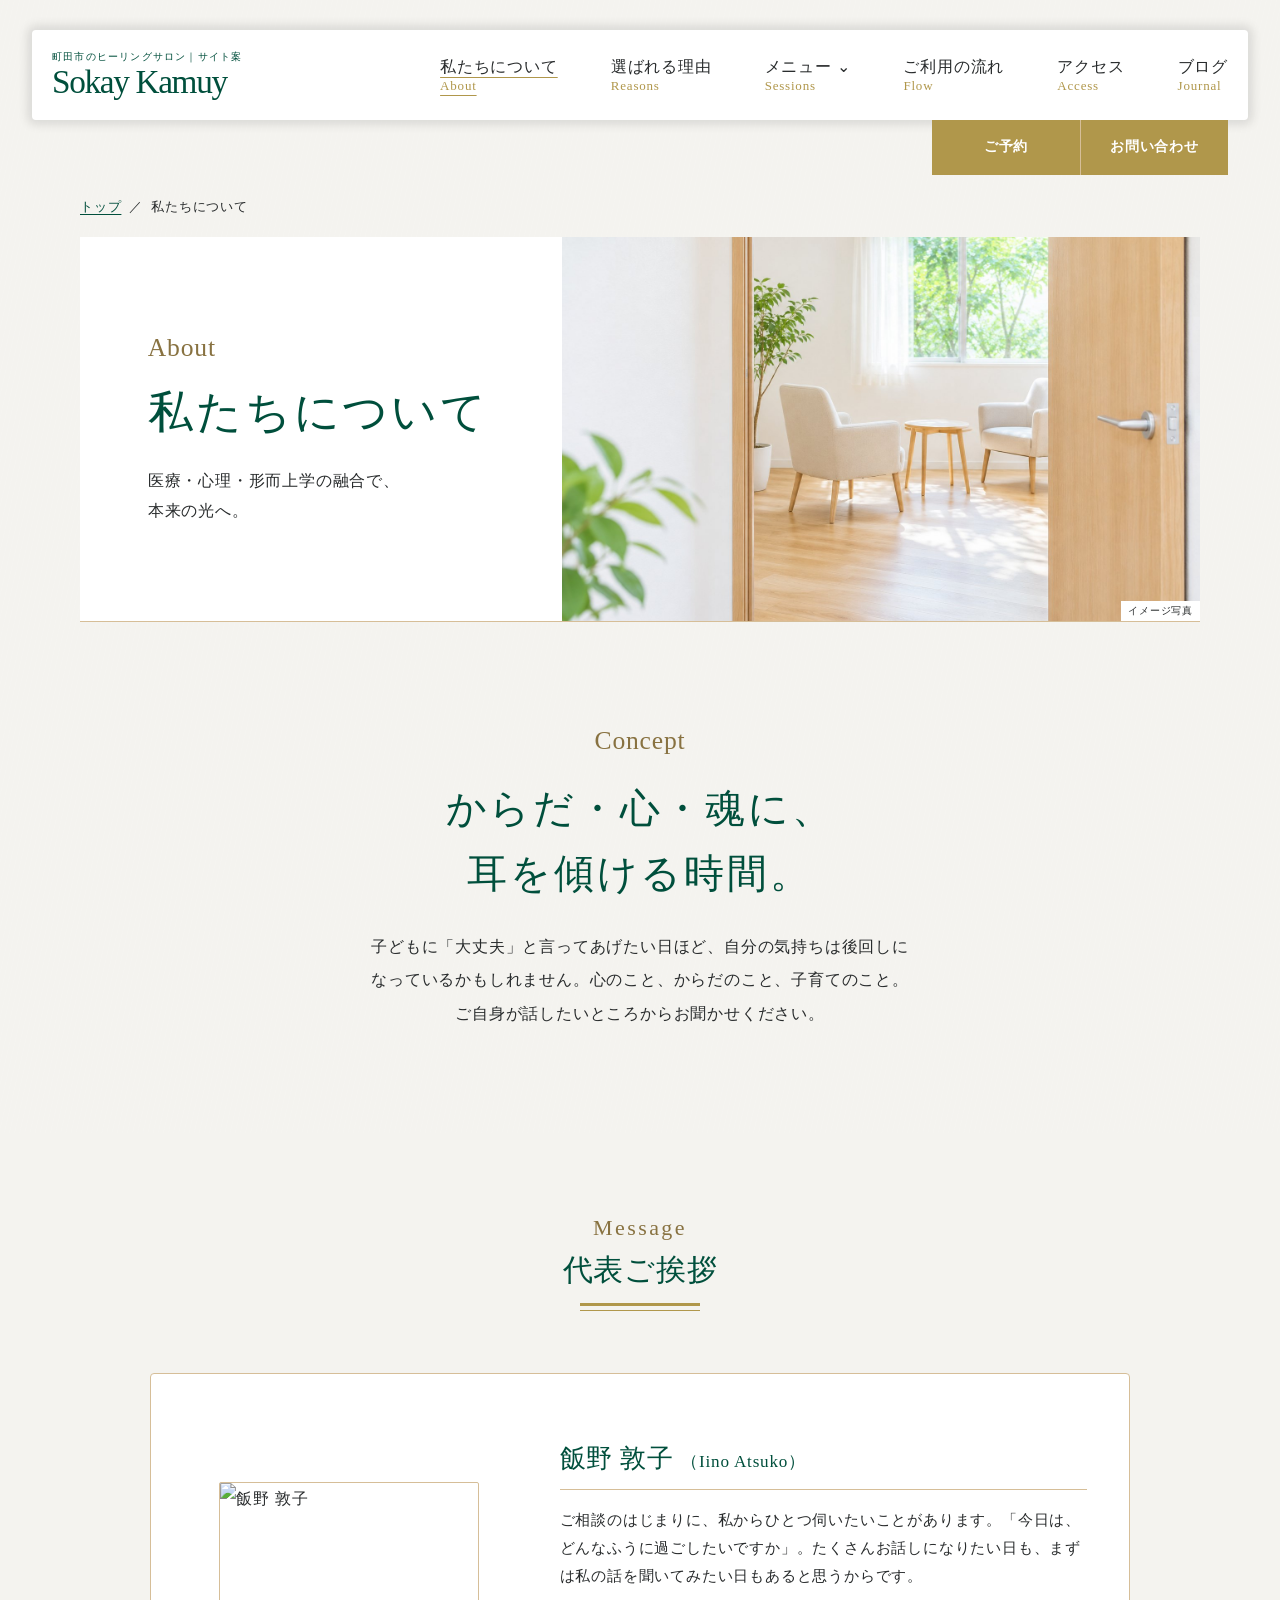
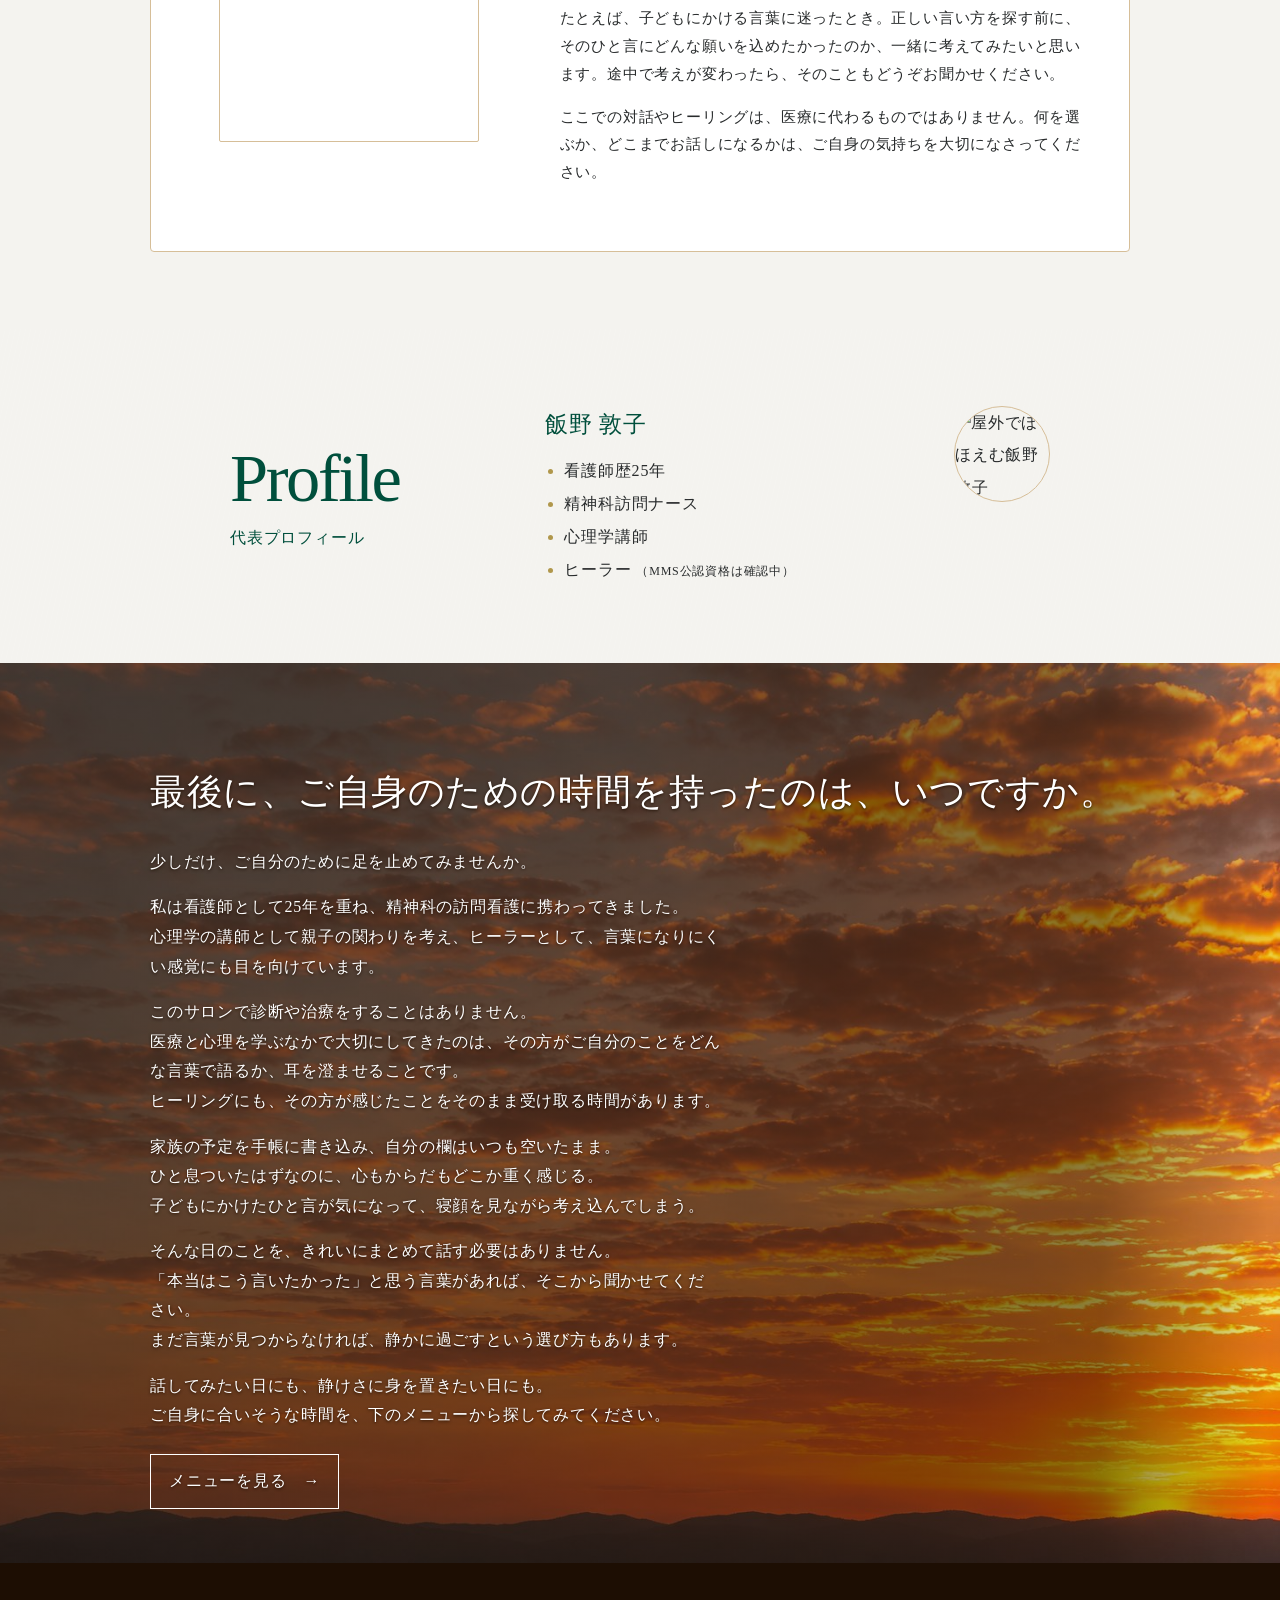
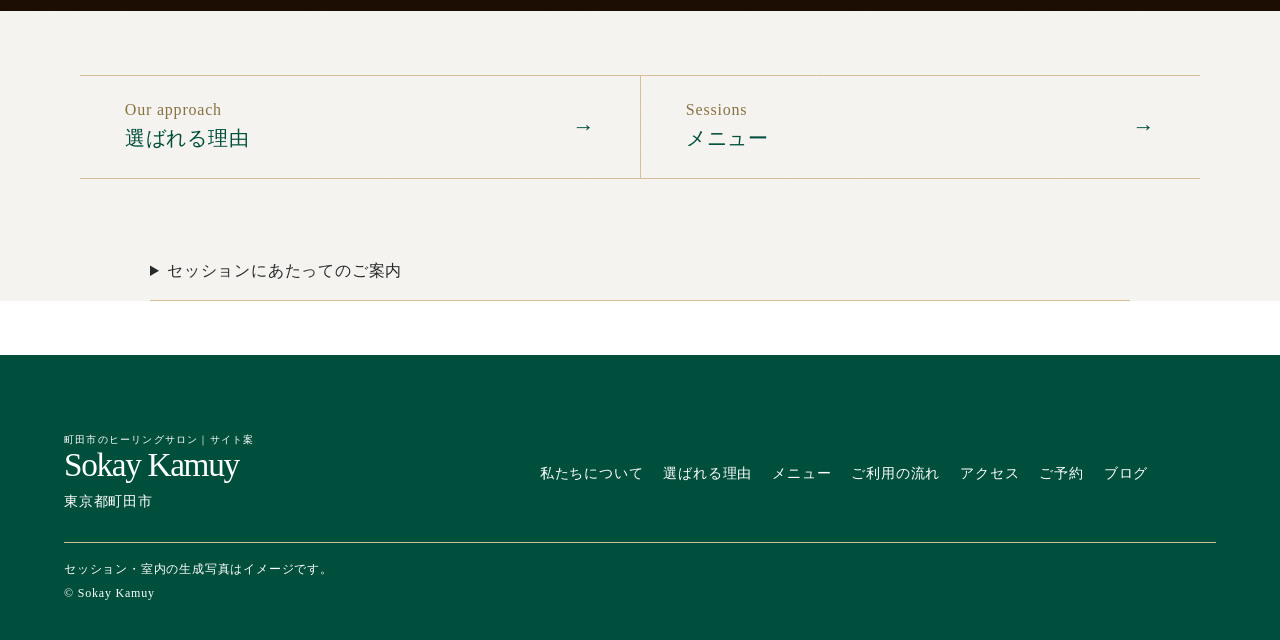
==== about.html @ c21553b3 "Build dedicated salon pages and unify the deep green footer" ====
<!DOCTYPE html>

<html lang="ja"><head><meta charset="utf-8"/><meta content="width=device-width,initial-scale=1" name="viewport"/>
<title>町田市のヒーリングサロン Sokay Kamuy｜私たちについて</title>
<meta content="東京都町田市のヒーリングサロン Sokay Kamuyの私たちについて。心やからだ、子育てに向き合う方に向けてご案内します。" name="description"/>
<meta content="noindex,nofollow" name="robots"/><link href="data:," rel="icon"/><link href="css/style.css" rel="stylesheet"/><meta content="noindex,nofollow,noarchive" name="robots"/></head>
<body class="chapter-page chapter-about"><a class="skip" href="#main">本文へ</a>
<header class="mast"><a class="brand" href="index.html"><small>町田市のヒーリングサロン｜サイト案</small>Sokay Kamuy</a><nav aria-label="主要メニュー" class="wide-nav"><a aria-current="page" href="about.html">私たちについて<small>About</small></a><a href="reasons.html">選ばれる理由<small>Reasons</small></a><div class="has-sub"><a href="sessions.html">メニュー <span aria-hidden="true">⌄</span><small>Sessions</small></a><div class="sub"><a href="dna.html">DNAアクティベーション®</a><a href="reiki.html">エンソフィックレイキヒーリング</a><a href="adler.html">アドラー心理学</a><a href="reiki.html#meditation">瞑想</a></div></div><a href="flow.html">ご利用の流れ<small>Flow</small></a><a href="access.html">アクセス<small>Access</small></a><a href="blog.html">ブログ<small>Journal</small></a></nav>
<details class="mobile-nav"><summary>≡ MENU</summary><nav aria-label="スマホメニュー"><a aria-current="page" href="about.html">私たちについて</a><a href="reasons.html">選ばれる理由</a><a href="sessions.html">メニュー</a><a href="flow.html">ご利用の流れ</a><a href="access.html">アクセス</a><a href="blog.html">ブログ</a></nav></details>
<div class="actions"><a href="index.html#reservation">ご予約</a><a href="index.html#inquiry">お問い合わせ</a></div></header>
<div class="scroll"><main id="main"><nav aria-label="パンくずリスト" class="breadcrumbs"><a href="index.html">トップ</a><span aria-hidden="true">／</span><span aria-current="page">私たちについて</span></nav><header class="chapter-mast"><div class="chapter-title"><span lang="en">About</span><h1>私たちについて</h1><p>医療・心理・形而上学の融合で、<br/>本来の光へ。</p></div><figure class="chapter-photo"><img alt="窓から自然光が入る相談室のイメージ" src="img/contact-band.jpg"/><figcaption>イメージ写真</figcaption></figure></header><section class="concept-story"><span lang="en">Concept</span><h2>からだ・心・魂に、<br/>耳を傾ける時間。</h2><p>子どもに「大丈夫」と言ってあげたい日ほど、自分の気持ちは後回しになっているかもしれません。心のこと、からだのこと、子育てのこと。ご自身が話したいところからお聞かせください。</p></section><section aria-labelledby="greeting-title" class="greeting" id="greeting">
<header class="greeting-title"><span lang="en">Message</span><h2 id="greeting-title">代表ご挨拶</h2></header>
<div class="greeting-card">
<img alt="飯野 敦子" class="greeting-photo" height="600" loading="lazy" src="img/ig-greeting.jpg" width="600"/>
<div class="greeting-copy"><h3>飯野 敦子 <small lang="en">（Iino Atsuko）</small></h3>
<p>ご相談のはじまりに、私からひとつ伺いたいことがあります。「今日は、どんなふうに過ごしたいですか」。たくさんお話しになりたい日も、まずは私の話を聞いてみたい日もあると思うからです。</p>
<p>たとえば、子どもにかける言葉に迷ったとき。正しい言い方を探す前に、そのひと言にどんな願いを込めたかったのか、一緒に考えてみたいと思います。途中で考えが変わったら、そのこともどうぞお聞かせください。</p>
<p>ここでの対話やヒーリングは、医療に代わるものではありません。何を選ぶか、どこまでお話しになるかは、ご自身の気持ちを大切になさってください。</p>
</div>
</div>
</section><section aria-labelledby="profile-title" class="profile wrap" id="profile">
<div class="heading"><span lang="en">Profile</span><h2 id="profile-title">代表プロフィール</h2></div>
<div class="profile-details"><img alt="屋外でほほえむ飯野敦子" class="profile-small" height="96" loading="lazy" src="img/profile.jpg" width="96"/><h3>飯野 敦子</h3>
<ul><li>看護師歴25年</li><li>精神科訪問ナース</li><li>心理学講師</li><li>ヒーラー <small>（MMS公認資格は確認中）</small></li></ul>
</div>
</section><section aria-labelledby="letter-title" class="letter" id="message">
<div aria-hidden="true" class="letter-sky"></div>
<div class="letter-inner"><h2 id="letter-title">最後に、ご自身のための時間を持ったのは、いつですか。</h2>
<p>少しだけ、ご自分のために足を止めてみませんか。</p>
<p>私は看護師として25年を重ね、精神科の訪問看護に携わってきました。<br/>
心理学の講師として親子の関わりを考え、ヒーラーとして、言葉になりにくい感覚にも目を向けています。</p>
<p>このサロンで診断や治療をすることはありません。<br/>
医療と心理を学ぶなかで大切にしてきたのは、その方がご自分のことをどんな言葉で語るか、耳を澄ませることです。<br/>
ヒーリングにも、その方が感じたことをそのまま受け取る時間があります。</p>
<p>家族の予定を手帳に書き込み、自分の欄はいつも空いたまま。<br/>
ひと息ついたはずなのに、心もからだもどこか重く感じる。<br/>
子どもにかけたひと言が気になって、寝顔を見ながら考え込んでしまう。</p>
<p>そんな日のことを、きれいにまとめて話す必要はありません。<br/>
「本当はこう言いたかった」と思う言葉があれば、そこから聞かせてください。<br/>
まだ言葉が見つからなければ、静かに過ごすという選び方もあります。</p>
<p>話してみたい日にも、静けさに身を置きたい日にも。<br/>
ご自身に合いそうな時間を、下のメニューから探してみてください。</p>
<a class="button" href="sessions.html">メニューを見る　→</a></div>
</section><nav aria-label="関連ページ" class="page-next"><a href="reasons.html"><small lang="en">Our approach</small><span>選ばれる理由</span><i aria-hidden="true">→</i></a><a href="sessions.html"><small lang="en">Sessions</small><span>メニュー</span><i aria-hidden="true">→</i></a></nav><div class="wrap chapter-notes"><details class="notes"><summary>セッションにあたってのご案内</summary><p>本セッションは、治療や症状の改善を目的とした医療行為ではありません。セッションの効果には個人差があり、特定の効果や結果を保証するものではありません。</p><details><summary>DNAアクティベーション®の参加条件</summary><p>対面のみで、遠隔・オンラインではお受けいただけません。施術はMMS認定の公認ヒーラーに限られます。16歳未満の方はお受けいただけません。16歳以上の未成年の方には保護者の同意書が必要です。</p>
<p>DNAアクティベーション®はモダンミステリースクールの登録商標です。</p>
</details></details></div></main>
<footer><div><a class="brand" href="index.html"><small>町田市のヒーリングサロン｜サイト案</small>Sokay Kamuy</a><p>東京都町田市</p></div><nav aria-label="フッター"><a aria-current="page" href="about.html">私たちについて</a><a href="reasons.html">選ばれる理由</a><a href="sessions.html">メニュー</a><a href="flow.html">ご利用の流れ</a><a href="access.html">アクセス</a><a href="index.html#reservation">ご予約</a><a href="blog.html">ブログ</a></nav><small>セッション・室内の生成写真はイメージです。<br/>© Sokay Kamuy</small></footer></div>
<nav aria-label="お問い合わせ窓口" class="dock"><a href="index.html#reservation">ご予約</a><a href="index.html#inquiry">お問い合わせ</a></nav>
<script>const menu=document.querySelector('.mobile-nav');menu.addEventListener('click',e=>{if(e.target.closest('a'))menu.open=false});document.addEventListener('keydown',e=>{if(e.key==='Escape'&&menu.open){menu.open=false;menu.querySelector('summary').focus()}});document.addEventListener('pointerdown',e=>{if(menu.open&&!menu.contains(e.target))menu.open=false});
if ("IntersectionObserver" in window && !matchMedia("(prefers-reduced-motion: reduce)").matches) {
  const observer = new IntersectionObserver(entries => {
    for (const entry of entries) if (entry.isIntersecting) {
      entry.target.classList.add("is-visible");
      observer.unobserve(entry.target);
    }
  });
  document.querySelectorAll(".visit-row,.journal-card").forEach(item => observer.observe(item));
}
</script></body></html>
---- css/style.css ----
:root {
 --paper:#f4f3ef; --white:#fff; --green:#004f3c; --gold:#b0974b; --ochre:#887241;
 --ink:#282b2c; --line:#d6be98; --notice:#8f1b00; --table-head:#ede8de;
 --ease:cubic-bezier(.45,.05,.55,.95); --dusk:29 14 3;
 --shade:rgb(27 25 18 / .36); --shadow:rgb(39 40 31 / .13); --clear:transparent;
 --jp:"Shippori Mincho","Hiragino Mincho ProN","Yu Mincho",serif;
 --en:"Cormorant Infant",Baskerville,Georgia,serif;
}
*{box-sizing:border-box}html{scroll-padding-block:168px 24px}body{margin:0;background:var(--paper);color:var(--ink);font:16px/2.05 var(--jp);letter-spacing:.05em}
h1,h2,h3,h4,p,ol,ul,figure,dl,dd{margin:0}h1,h2,h3,h4{font-weight:500;line-height:1.65;word-break:auto-phrase}p+p{margin-top:1em}
img{display:block;width:100%;object-fit:cover}a{color:inherit;text-decoration:none}a:hover{text-decoration:underline;text-underline-offset:.22em}a:focus-visible,summary:focus-visible{outline:3px solid var(--gold);outline-offset:3px}small{font-size:12px}
.wrap{width:min(90%,1280px);margin-inline:auto}.skip{position:fixed;top:-150px;z-index:9;background:var(--white)}.skip:focus{top:0}
body{height:100vh;height:100dvh;display:grid;grid-template-rows:55px minmax(0,1fr) auto}.scroll{overflow:auto;scroll-padding:16px 0}.mast{background:var(--white);z-index:6;display:flex;align-items:center;justify-content:space-between;padding:0 12px;box-shadow:0 3px 14px var(--shadow)}
.brand{color:var(--green);font:normal 25px/.95 var(--en);letter-spacing:-.04em;white-space:nowrap;display:inline-block}.brand small{display:block;font:10px/1.8 var(--jp);letter-spacing:.12em}.mast .brand{border-bottom:1px solid var(--line);padding-bottom:4px}.wide-nav,.actions{display:none}
.mobile-nav>summary{cursor:pointer;list-style:none;background:var(--ink);color:var(--white);border-radius:24px;font:13px/32px var(--en);padding-inline:16px}.mobile-nav>summary::-webkit-details-marker{display:none}.mobile-nav nav{position:absolute;top:55px;left:0;right:0;background:var(--white);padding:8px 5% 20px;border-bottom:1px solid var(--gold);box-shadow:0 5px 15px var(--shadow)}.mobile-nav nav a{display:block;padding:7px;border-bottom:1px solid var(--paper)}
.dock,.actions{background:var(--gold);color:var(--white)}.dock{display:grid;grid-template-columns:1fr 1fr;text-align:center;padding-bottom:env(safe-area-inset-bottom);z-index:4}.dock a,.actions a{padding:9px 15px;font-size:14px}.dock a+a,.actions a+a{border-left:1px solid var(--line)}.actions a:hover,.dock a:hover{background:var(--green);text-decoration:none}
.hero{position:relative;height:max(465px,calc(100svh - 146px));isolation:isolate}.hero picture,.hero img{width:100%;height:100%;display:block}.hero:after{content:"";position:absolute;inset:0;background:linear-gradient(90deg,var(--shade),var(--clear) 75%);z-index:0}
.hero h1{position:absolute;top:11%;left:10%;display:flex;flex-direction:row-reverse;align-items:flex-start;gap:5px;z-index:1;color:var(--white);font-size:20px;line-height:32px;letter-spacing:.8px;text-shadow:0 1px 6px var(--shade)}.hero h1 span{writing-mode:vertical-rl;white-space:nowrap}
.hero-band{display:flex;align-items:center;gap:26px;padding:8px 5%;min-height:44px;background:var(--notice);color:var(--white)}.hero-band span{color:inherit}
.heading{margin-bottom:30px;color:var(--green)}.heading span,.wordmark{display:block;font:400 clamp(39px,5.35vw,78px)/1.1 var(--en);letter-spacing:-.035em}.heading h2{font-size:16px;margin-top:8px}.about,.menu-section,.flow,.access{padding-block:clamp(62px,9vw,140px)}.wordmark{font-size:clamp(45px,7.8vw,116px);margin-bottom:24px;color:var(--green)}.about-layout{display:grid;gap:40px}.photos{position:relative;padding-bottom:16%}.photos img:first-child{width:78%;aspect-ratio:1.44}.photos img:last-child{position:absolute;bottom:0;right:0;width:42%;aspect-ratio:1.45}.bio h3{font-size:clamp(25px,2.5vw,38px);margin-bottom:20px}.person{display:flex;align-items:center;gap:16px;margin-top:26px;border-top:1px solid var(--line);padding-top:20px}.portrait{min-width:80px;aspect-ratio:4/5;background:var(--paper);border:1px solid var(--line);display:grid;place-content:center;text-align:center;font-size:12px}.person p{font-size:14px}
.reasons>.heading{text-align:center;padding-top:6vw}.reason{display:grid}.reason img{height:clamp(225px,43vw,500px)}.panel{position:relative;padding:38px 9%;background:var(--green);color:var(--white);display:flex;flex-direction:column;justify-content:center}.reason:nth-of-type(even) .panel{background:var(--gold)}.panel:before,.panel:after{content:"";position:absolute;inset:11px 19px;border-block:1px solid var(--line);pointer-events:none}.panel:after{inset:17px 12px;border-block:0;border-inline:1px solid var(--line)}.number{font:italic 31px var(--en);color:var(--line)}.panel h3{font-size:clamp(23px,2.4vw,37px);margin:12px 0}.panel p{font-size:15px}
.tiles{display:grid;gap:40px}.tile img{aspect-ratio:1.25;transition:transform .3s var(--ease)}.tile p{font-size:14px;margin-top:12px}.tile div{display:flex;justify-content:space-between;align-items:center;border-bottom:1px solid var(--gold);padding:4px 0 12px;gap:8px}.tile h3{font-size:clamp(20px,2.15vw,32px);color:var(--green)}.tile div>span,.button span{color:var(--gold)}
.flow{border-top:1px solid var(--line)}.flow ol,.steps{padding-left:2.1em;list-style-type:decimal-leading-zero;margin:15px 0 28px}.flow li,.steps li{padding:12px 0;border-bottom:1px solid var(--line)}li::marker{color:var(--gold)}.flow li h3{font-size:20px}.notes,details:not(.mobile-nav){padding:12px 0;border-block-end:1px solid var(--line)}summary{cursor:pointer}.contact{background:linear-gradient(var(--shade),var(--shade)),url('../img/contact-band.jpg') center/cover;color:var(--white);padding-block:64px}.contact .wrap,.access{display:grid;gap:25px}.contact .heading{color:var(--white)}.contact .wrap>div+div{padding:20px;background:var(--green)}.contact h3{font-size:19px}.contact p{font-size:14px}.contact p+h3{border-top:1px solid var(--line);margin-top:12px;padding-top:12px}
footer{background:var(--green);color:var(--white);display:grid;gap:25px;padding:45px 5% 28px}footer .brand{color:var(--white)}footer p,footer nav{font-size:14px}footer nav{display:flex;gap:10px 20px;flex-wrap:wrap}footer>small{border-top:1px solid var(--line);padding-top:14px}
.detail-lead>div{text-align:center;color:var(--green);padding:52px 5% 38px}.detail-lead h1{font-size:clamp(25px,3.8vw,52px);line-height:1.5}.detail-lead p{font:16px/1.8 var(--en);margin-top:8px}.detail-lead img{height:clamp(190px,42vw,480px)}
.detail-section{padding-block:clamp(52px,7.5vw,115px);border-bottom:1px solid var(--line)}.detail-section h2{font-size:clamp(23px,2.25vw,35px);color:var(--green);margin-bottom:26px}.copy{max-width:750px}.detail-photo{margin-top:32px}.detail-photo img{aspect-ratio:2.85;max-height:360px}.s2 .copy,.s5 .copy{background:var(--white);padding:clamp(20px,4vw,48px);border:1px solid var(--line)}.ruled{padding-left:1.25em}.rates{display:grid;grid-template-columns:1fr 1fr;border-top:1px solid var(--line)}.rates>*{padding:12px;border-bottom:1px solid var(--line)}.button,.btn{display:inline-flex;align-items:center;justify-content:space-between;gap:1.4em;border:1px solid var(--gold);color:var(--green);padding:10px 18px;margin-top:14px;transition:background .3s,color .3s}.button:hover,.btn:hover{background:var(--gold);color:var(--white);text-decoration:none}.related{display:grid;gap:12px}
@media(min-width:701px){body{display:block;height:auto}.scroll{overflow:visible}.mast{position:fixed;inset:26px 2.5% auto;height:82px;padding:0 20px}.mobile-nav,.dock{display:none}.wide-nav{display:flex;align-items:center;gap:clamp(12px,2.1vw,35px)}.wide-nav a{font-size:clamp(12px,1.22vw,17px);display:block;line-height:1.45}.wide-nav small{display:block;color:var(--gold);font:13px var(--en)}.has-sub{position:relative;padding:12px 0}.sub{display:none;position:absolute;z-index:2;top:100%;left:-15px;background:var(--white);width:260px;box-shadow:0 4px 12px var(--shadow);padding:12px}.sub a{padding:7px}.has-sub:hover .sub,.has-sub:focus-within .sub{display:block}.actions{position:absolute;display:flex;right:20px;top:100%}.actions a{padding:9px 25px}.brand{font-size:clamp(24px,2.6vw,38px)}.hero{height:max(620px,calc(100svh - 48px))}.hero h1{left:20%;top:30%;font-size:clamp(21px,1.945vw,28px);line-height:1.6}.hero-band{min-height:48px}.about-layout{grid-template-columns:1.1fr 1fr;align-items:center;gap:8%}.reason{grid-template-columns:36% 64%}.reason .panel{padding:55px 12%}.reason img{height:100%;min-height:clamp(340px,37vw,540px)}.tiles{grid-template-columns:1fr 1fr;gap:50px 7%}.tile:nth-child(even){transform:translateY(64px)}.menu-section{padding-bottom:160px}.contact .wrap,.access{grid-template-columns:1fr 1fr}.detail-lead>div{padding:260px 5% 78px}.detail-lead img{height:min(38vw,530px)}footer{grid-template-columns:1fr 1.5fr;align-items:center}footer>small{grid-column:1/-1}}

/* 1280幅のヘッダーと縦書きの実測寸法。長いメニュー名は文節で折り返す。 */
@media(min-width:701px){
 .mast{top:30px;height:90px}.wide-nav{width:min(67%,850px);justify-content:space-between;gap:10px}
 .actions a{min-width:148px;text-align:center;padding-block:13px}
 .hero h1{top:clamp(198px,29.8vh,295px)}
 .detail-lead>div{padding-top:288px;padding-bottom:85px}
 .detail-lead h1{line-height:1.18;letter-spacing:.075em}
 .detail-section.s1{padding-block:clamp(92px,11.5vw,160px)}
}
@media(max-width:700px){
 .detail-lead>div{padding-top:58px}.detail-section.s1{padding-top:78px}
 .index .hero{height:calc(100svh - 55px - 48px - env(safe-area-inset-bottom))}

}
.photos img:last-child{filter:saturate(.58) sepia(.15)}

/* 2周目の並べ比較。画像上の白文字の左余白と、英字副題から写真への間隔を合わせる。 */
@media(max-width:700px){.hero h1{top:clamp(52px,9.4vh,90px)}.detail-lead>div{padding-bottom:39px}.detail-lead h1{font-size:clamp(24px,6.8vw,28px);line-height:1.45;letter-spacing:.045em}}
@media(min-width:701px){.detail-lead>div{padding-top:295px;padding-bottom:88px}.hero img{object-position:58% center}}
.reason .panel{background:var(--green)}.reason:nth-of-type(even) .panel{background:var(--ochre)}

.term{display:inline-block;white-space:nowrap}
/* SmileRoomの要点3つを、縦書きと重ならない金縁の円に置く。 */
:root {
  --foil-light: #e2cd98;
  --badge-fill: rgb(8 60 48 / .84);
  --sky-shade: linear-gradient(90deg,rgb(var(--dusk) / .58),rgb(var(--dusk) / .48) 49%,rgb(var(--dusk) / .10));
}
.hero-badges {
  list-style:none; margin:0; padding:0; position:absolute; z-index:1;
  left:43%; bottom:12%; display:flex; gap:15px;
}
.hero-badges li {
  position:relative; isolation:isolate; width:clamp(108px,10vw,138px);
  aspect-ratio:1; border-radius:50%; background:var(--badge-fill);
  display:grid; place-items:center; text-align:center; color:var(--paper);
  font:500 clamp(15px,1.45vw,20px)/1.55 var(--jp); letter-spacing:.025em;
}
.hero-badges li::before,.hero-badges li::after {
  content:""; position:absolute; border-radius:inherit; pointer-events:none;
}
.hero-badges li::before {
  inset:0; padding:3px; background:linear-gradient(135deg,var(--ochre),var(--foil-light) 40%,var(--gold) 67%,var(--foil-light));
  mask:linear-gradient(#000 0 0) content-box,linear-gradient(#000 0 0);mask-composite:exclude;
}
.hero-badges li::after { inset:6px;border:1px solid var(--foil-light) }
@media(prefers-reduced-motion:no-preference){
  /* バッジ、挨拶、メッセージの実測フェード。初期から文字は読める濃さ。 */
  .hero-badges li,.letter-inner.is-visible,.greeting-card.is-visible {animation:soft-in 1.2s linear 1ms both}
  @keyframes soft-in {from{opacity:.88}to{opacity:1}}
}
.letter {
  background:var(--sky-shade),url("../img/sunset.jpg") center/cover;
  color:var(--white);padding:clamp(52px,6vw,88px) 0;
}
.letter-inner {width:min(90%,980px);margin:auto}
.letter h2 {font-size:clamp(24px,2.85vw,40px);line-height:1.45;letter-spacing:.015em;margin-bottom:28px}
.letter p {font-size:16px;line-height:1.85}
.letter p+p {margin-top:16px}
.letter .button {margin-top:24px;color:var(--white);border-color:var(--white)}
.letter .button:hover {background:var(--white);color:var(--green)}
@media(max-width:700px){
  .index .hero {min-height:530px}
  .hero-badges {left:50%;transform:translateX(-50%);bottom:5%;gap:8px}
  .hero-badges li {width:clamp(80px,24vw,95px);font-size:14px}
  .letter {background-image:var(--sky-shade),url("../img/sunset-mobile.jpg")}
  .letter-inner {width:88%}
  .letter h2 {font-size:25px}
}

/* メッセージ帯の先頭までスクロールしたときも固定ヘッダーの下に見出しを残す。 */
@media(min-width:701px){
  .letter {padding-top:186px;padding-bottom:64px}
}
@media(max-width:700px){
  .hero-badges li {width:clamp(84px,23.47vw,96px)}
  .hero-badges li:nth-child(2) {font-size:13px;letter-spacing:-.035em}
  .hero-badges li:nth-child(2) span {transform:scaleX(.9)}
  .letter p {line-height:1.95}
}

/* 人物写真の見切れを幅ごとに調整。プロフィールは顔を中央に置く。 */
.person .portrait-photo {flex:0 0 auto;width:clamp(80px,9vw,116px);display:block;object-fit:cover;object-position:50% 38%;padding:0}
.hero:after {background:linear-gradient(90deg,rgb(40 28 19 / .64),rgb(40 28 19 / .38) 30%,transparent 68%)}
@media(max-width:700px){.hero img{object-position:50% 32%}}

/* 提供写真の原寸を超えない円形肖像。肌や白壁の上には文字を重ねない。 */
.person .portrait-photo {width:clamp(88px,9vw,120px);height:auto;aspect-ratio:1;border-radius:50%;object-fit:cover}
.hero-credit {position:absolute;right:1rem;bottom:.7rem;z-index:2;color:white;background:rgb(32 38 34 / .69);font-size:11px;padding:1px 8px;letter-spacing:.06em}
.photos img:first-child {object-position:64% 40%}
.photos img:last-child {filter:none}
@media(min-width:701px){.hero img{object-position:50% 43%}.hero-badges{left:5%;bottom:4%}}
@media(max-width:700px){.hero img{object-position:58% 50%}.hero-badges{bottom:2.5%}.hero-credit{top:8px;bottom:auto;right:8px}}

@media(min-width:701px){
 .hero{background:var(--paper)}
 .hero picture{position:absolute;inset:120px 0 0;height:auto}
 .hero img{object-position:50% 6%}
 .hero h1{top:clamp(175px,24vh,240px)}
}

/* フィレンツェの紙面は白地に紙画像。ここでは生成りと同系色の微細な濃淡で表現する。 */
body {background:var(--white)}
main {background-color:var(--paper);background-image:repeating-linear-gradient(103deg,transparent 0 3px,rgb(255 255 255 / .08) 4px,transparent 5px)}
.mast {border-radius:4px;box-shadow:0 0 10px 5px rgb(0 0 0 / .1)}
.mast .brand {border:0}
.button,.btn,.actions a,.dock a {transition:background-color .3s var(--ease),color .3s var(--ease)}
.button,.btn {color:var(--ochre)}
.actions a:hover,.dock a:hover,.button:hover,.btn:hover {color:var(--ochre);background:var(--white)}
.mast .actions a,.dock a {font-weight:600}
.hero picture {overflow:hidden}
.hero-band {background:var(--notice);color:var(--white)}
.hero-band span {color:inherit}
/* 写真は表示窓に合わせ、長い本文でも空から山裾まで見せる。 */
.letter {display:grid;isolation:isolate;padding:0;background:rgb(var(--dusk));text-shadow:0 1px 3px rgb(var(--dusk) / .9)}
.letter-sky,.letter-inner {grid-area:1/1}
.letter-sky {position:sticky;top:0;z-index:-1;align-self:start;height:100svh;max-height:100%;background:var(--sky-shade),url("../img/sunset.jpg") center/cover}
.letter-inner {position:relative;margin:0 auto;padding:clamp(72px,8vw,114px) 0}
.letter-inner p {max-width:73ch;text-wrap:pretty}
@media(min-width:701px){
  .letter {--sky-shade:linear-gradient(90deg,rgb(var(--dusk) / .53),rgb(var(--dusk) / .54) 71%,rgb(var(--dusk) / .50) 86%,rgb(var(--dusk) / .08) 99%)}
}
@media(max-width:700px){
  .letter-sky {height:calc(100svh - 102px);background-image:var(--sky-shade),url("../img/sunset-mobile.jpg")}
  .letter-inner {padding-block:64px}
}
.letter .button {transition-duration:.2s}
.letter .button:hover {color:var(--ink);text-shadow:none}
@media(max-width:700px) {
  .mast {border-radius:0}
  .letter {--sky-shade:linear-gradient(115deg,rgb(var(--dusk) / .58),rgb(var(--dusk) / .56) 83%,rgb(var(--dusk) / .45))}
}

/* 選ばれる理由。各行は全幅、説明面と写真の比率は36対64。 */
.reasons>.heading {padding:clamp(64px,12vw,175px) 5% 0;margin-bottom:clamp(44px,8.33vw,110px)}
.reason {grid-template-columns:1fr;overflow:hidden}
.reason-photo,.tile-photo {display:block;overflow:hidden}
.reason-photo {order:-1;background:var(--white)}
.reason .reason-photo img {width:100%;height:64vw;max-height:none;min-height:0;object-fit:cover;transition:transform .5s ease}
.reason .panel {align-items:center;min-height:423px;padding:40px 40px 70px;text-align:center}
.reason:first-of-type .panel {min-height:465px}
.panel:before {inset:11px 19px 11px 20px;border-color:var(--line)}
.panel:after {inset:20px 11px 19px;border-color:var(--line)}
.panel .number {font:400 30px/1.1 var(--en);color:var(--line)}
.panel h3 {margin:22px 0;font-size:32px;line-height:1.3}
.panel p {width:min(100%,248px);font-size:15px;line-height:2;text-align:left}
.tile-photo {aspect-ratio:1.25}
.tile-photo img {width:100%;height:100%}
@media(min-width:701px){
  .reason {grid-template-columns:36% 64%}

  .reason .reason-photo {order:1;position:relative}
  .reason .panel,.reason:first-of-type .panel {min-height:clamp(394px,37.333vw,600px)}
  .reason .reason-photo img {position:absolute;height:100%;inset:0}
  .panel p {width:min(100%,320px)}
  .panel h3 {font-size:clamp(30px,2.778vw,40px)}
  .tiles {gap:clamp(44px,4.8vw,76px) 8.5%}
  .tile:nth-child(even) {transform:translateY(clamp(48px,7.64vw,116px))}
}
@media(hover:hover) {
  .reason:hover .reason-photo img,.tile:hover .tile-photo img {transform:scale(1.05)}
}
.reason:active .reason-photo img,.tile:active .tile-photo img,.tile:focus-visible .tile-photo img {transform:scale(1.05)}
.button:active,.btn:active,.dock a:active,.actions a:active {background:var(--ochre);color:var(--white)}

/* SmileRoomの挨拶カードの幅、角丸、二段罫をサロンの書体と色で組む。 */
.greeting {padding:clamp(54px,6.5vw,94px) 0;background:var(--paper)}
.greeting-title {text-align:center;margin:0 0 clamp(28px,4.85vw,62px)}
.greeting-title span {font:500 clamp(16px,1.72vw,22px)/1.6 var(--en);letter-spacing:.11em;color:var(--ochre)}
.greeting-title h2 {font-size:clamp(23px,2.35vw,32px);color:var(--green)}
.greeting-title::after {content:"";display:block;width:7.5em;height:4px;border-top:3px solid var(--gold);border-bottom:1px solid var(--gold);margin:7px auto 0}
.greeting-card {width:min(87.5%,980px);margin:auto;padding:clamp(22px,5vw,64px) clamp(18px,3.28vw,42px);background:var(--white);border-radius:15px;display:grid;align-items:center;justify-items:center;gap:24px}
.greeting-photo {width:min(51vw,191px);aspect-ratio:1;height:auto;border-radius:50%;border:1px solid var(--line)}
.greeting-copy h3 {border-bottom:1px solid var(--line);padding-bottom:9px;margin-bottom:17px;text-align:center;color:var(--green);font-size:clamp(22px,2vw,28px)}
.greeting-copy h3 small {font:400 .67em var(--en);white-space:nowrap}
.greeting-copy p {font-size:15px;line-height:1.85}
.profile {padding:clamp(45px,6vw,90px) 0;display:grid;gap:20px}
.profile .heading {margin:0}
.profile-details h3 {font-size:23px;color:var(--green);margin-bottom:12px}
.profile-details ul {padding-left:1.2em}
@media(min-width:701px){
  .greeting-card {grid-template-columns:35% 1fr;gap:5.2%;min-height:474px}
  .greeting-photo {width:100%;max-width:313px}
  .greeting-copy h3 {text-align:left}
  .profile {grid-template-columns:36% 1fr;align-items:center}
}
.contact {min-height:clamp(340px,30.55vw,490px);display:grid;align-items:center}
.contact .wrap {align-items:center}
.contact .wrap>.contact-options {display:grid;gap:12px;background:transparent;padding:0}
.contact-options>div {background:var(--gold);padding:12px 22px}
.contact .heading,.contact .heading h2 {color:var(--white)}
@media(min-width:701px){.contact .wrap{width:min(80%,1152px);grid-template-columns:1fr minmax(280px,38%)}}
@media(prefers-reduced-motion:no-preference){
  .hero img {animation:hero-focus 5s ease-out both,hero-light 1s ease-in-out both}
  @keyframes hero-focus {from{transform:scale(1.1)}to{transform:scale(1)}}
  @keyframes hero-light {from{opacity:.8}to{opacity:1}}
  .is-visible {animation:rise .6s var(--ease) both}
  @keyframes rise {from{translate:0 20px;opacity:.8}to{translate:0 0;opacity:1}}
  .mobile-nav[open] nav {animation:menu-open .5s ease both}
  @keyframes menu-open {from{opacity:.8}to{opacity:1}}
}
@media(prefers-reduced-motion:reduce){
  *,*::before,*::after {animation:none!important;transition:none!important;scroll-behavior:auto!important}
  .reason .reason-photo img,.tile .tile-photo img {transform:none!important}
}

.panel h3 span {background:linear-gradient(currentColor,currentColor) left bottom/0 1px no-repeat;transition:background-size 1s cubic-bezier(.33,1,.68,1)}
@media(hover:hover){.reason:hover h3 span {background-size:100% 1px}}
.reason:active h3 span {background-size:100% 1px}
@media(prefers-reduced-motion:no-preference){
  .greeting-title.is-visible {animation:none}
  .greeting-title.is-visible::after {animation:rule-in 1.2s linear 1ms both}
  @keyframes rule-in {from{scale:0 1}to{scale:1 1}}
}

.rates dt {background:var(--table-head)}
.rates dd {background:var(--white)}
.detail-section.s1 h2,.detail-section.s2 h2 {color:var(--ink);border-bottom:1px solid var(--gold);padding-bottom:.45em}
.contact-links {display:grid;grid-template-columns:repeat(4,1fr);background:var(--gold);color:var(--white)}
.contact-links a {padding:clamp(18px,3vw,40px) 8px;text-align:center;border:1px solid rgb(255 255 255 / .45)}
.contact-links a:hover,.contact-links a:active {background:var(--ochre)}
@media(max-width:700px){.contact-links {grid-template-columns:1fr 1fr}.contact-links a {font-size:14px}}
@media(prefers-reduced-motion:no-preference){
  .tile.is-pressed img,.reason.is-pressed .reason-photo img {transform:scale(1.05)}
}

/* 全段をフィレンツェの幅36:64に固定する。写真の左右だけを入れ替える旧指定を廃止。 */
.reason-photo img {object-fit:cover}
.reason:first-of-type img {object-position:65% 42%}
.reason:nth-of-type(2) img {object-position:50% 37%}
@media(min-width:701px){
  .reason:nth-of-type(even){grid-template-columns:36% 64%}
  .reason:nth-of-type(even) .panel {order:0}
}
.profile-small {float:right;width:96px;height:96px;border-radius:50%;margin:0 0 12px 16px;object-fit:cover;border:1px solid var(--line)}
.photo-label {display:block;text-align:right;width:90%;margin:5px auto;color:var(--ink);font-size:11px}
.flow .visit-list,.compact-visits .visit-list {list-style:none;max-width:980px;margin:36px auto 48px;padding:0;display:grid;gap:clamp(40px,6.1vw,80px)}
.visit-row,.flow li.visit-row {display:grid;align-items:center;gap:14px;padding:0;border:0}
.visit-number {display:block;color:var(--ochre);font:400 clamp(45px,6.25vw,80px)/1 var(--en);letter-spacing:-.035em}
.visit-copy h3,.flow .visit-copy h3 {margin:12px 0;font-size:clamp(20px,1.72vw,25px);color:var(--green)}
.visit-copy p {line-height:1.8}
.visit-photo {overflow:hidden;border-radius:15px;order:-1;aspect-ratio:493/335}
.visit-photo img,.journal-photo img,.ig-tile img {height:100%;width:100%;object-fit:cover;transition:transform .35s var(--ease)}
.flow .visit-note,.flow>.heading {max-width:980px;margin-inline:auto}
.visit-note small {color:var(--ochre)}
.compact-visits .visit-list {gap:25px;margin-block:25px}
.compact-visits .visit-row {grid-template-columns:1fr minmax(90px,31%);gap:15px}
.compact-visits .visit-photo {order:0;max-height:155px}
.compact-visits .visit-row:nth-child(even) {grid-template-columns:minmax(90px,31%) 1fr}
.compact-visits .visit-row:nth-child(even) .visit-photo {order:-1}
.compact-visits .visit-number {font-size:30px}
.compact-visits .visit-copy h3 {margin:5px 0;font-size:18px}
.compact-visits .visit-copy p {font-size:14px}
@media(min-width:701px){
 .visit-row {grid-template-columns:minmax(0,1fr) 50.3%;gap:5%}
 .visit-copy {padding-inline:5%}
 .visit-photo{order:0}
 .visit-row:nth-child(even) {grid-template-columns:50.3% minmax(0,1fr)}
 .visit-row:nth-child(even) .visit-photo {order:-1}
}
.journal,.social,.salon-access,.journal-index,.book-section {padding-block:clamp(54px,7.4vw,110px)}
.journal,.salon-access,.social>.wrap,.journal-index {max-width:1152px}
.journal-grid {display:grid;grid-template-columns:repeat(auto-fit,minmax(min(100%,240px),1fr));gap:clamp(22px,3vw,43px)}
.journal-card {display:block;color:var(--ink)}
.journal-photo {display:block;overflow:hidden;aspect-ratio:1.58;background:var(--white)}
.journal-card h3 {font-size:21px;color:var(--green);margin:8px 0}
.journal-card p {font-size:15px;line-height:1.85}
.entry-meta {display:block;margin-top:12px;font-size:12px;letter-spacing:.025em;color:var(--ochre)}
.journal>.button,.journal-index>.button,.social .button {margin-top:28px}
.social {background:var(--white)}
.social .heading {margin-bottom:10px}
.ig-account {color:var(--ink);margin-bottom:24px}
.ig-grid {display:grid;grid-template-columns:repeat(3,minmax(0,1fr));gap:clamp(5px,1.1vw,16px);max-width:850px}
.ig-tile {aspect-ratio:1.25;overflow:hidden;position:relative;display:grid;align-content:center;justify-items:center;background:var(--paper);color:var(--green);border:1px solid var(--line)}
.ig-tile:nth-child(3n+1){background:var(--green);color:var(--white)}
.ig-tile>span {font:italic clamp(16px,2.6vw,36px) var(--en)}
.ig-tile>img {position:absolute;inset:0}
.ig-tile>small {font-size:clamp(9px,1.1vw,13px);letter-spacing:0;margin-top:4px}
.ig-tile:has(img)>small {position:absolute;bottom:0;left:0;background:var(--white);color:var(--ink);padding:1px 6px}
.salon-access {max-width:980px}
.access-table {display:grid;grid-template-columns:minmax(92px,27%) 1fr;margin-bottom:24px}
.access-table>* {padding:12px clamp(12px,2vw,27px);border-bottom:1px solid var(--line)}
.access-table dt {background:var(--table-head);color:var(--green)}
.access-table dd {background:var(--white)}
.map-box,.map-box iframe {width:100%;height:320px}
.map-box {border:1px solid var(--line);background:var(--table-head)}
.map-box iframe {display:block;border:0;height:100%}
.book-layout {display:grid;align-items:center;max-width:900px;gap:28px}
.cover-placeholder {aspect-ratio:2/3;max-width:190px;width:100%;justify-self:center;background:var(--table-head);border:1px solid var(--line);display:grid;place-items:center;color:var(--ochre);font-size:13px}
.book-layout h3 {font-size:clamp(21px,2vw,29px);color:var(--green);margin:12px 0}
.book-layout h3 small {font-size:.68em}
@media(min-width:701px){.book-layout {grid-template-columns:190px 1fr;gap:50px}}
.journal-mast,.journal-index,.articles,.journal-rules {width:min(90%,1120px);margin-inline:auto}
.journal-mast {padding-block:clamp(65px,14vw,210px) 30px;border-bottom:1px solid var(--line)}
.journal-mast>a {display:block;font-size:13px;margin-bottom:20px}
.journal-mast>span {display:block;font:400 clamp(50px,7vw,96px)/1.1 var(--en);color:var(--green)}
.journal-mast h1 {font-size:24px;color:var(--green)}
.journal-index h2 {color:var(--green);font-size:26px}
.cats,.post-nav {display:flex;gap:8px 20px;flex-wrap:wrap;margin:20px 0 32px}
.cats a,.post-nav a {font-size:14px;color:var(--green);border-bottom:1px solid var(--gold)}
.articles {max-width:760px}
.sample-post {display:none;padding-block:40px}
.articles:not(:has(.sample-post:target)) .sample-post:first-child,.sample-post:target {display:block}
.sample-post h2 {margin:12px 0 20px;color:var(--green);font-size:clamp(26px,3.2vw,41px)}
.sample-post h3 {margin:32px 0 10px;color:var(--green);font-size:22px}
.sample-post figure {margin:24px 0}
.sample-post figure img {max-height:400px;aspect-ratio:1.85}
.sample-post figcaption {font-size:11px;text-align:right}
.journal-rules {padding-bottom:52px}
@media(hover:hover) and (prefers-reduced-motion:no-preference){
 .visit-row:hover img,.ig-tile:hover img,.journal-card:hover img {transform:scale(1.045)}
 .ig-tile:hover,.journal-card:hover {text-decoration:none;border-color:var(--gold)}
 .journal-card:hover h3 {text-decoration:underline;text-underline-offset:.2em}
}
@media(prefers-reduced-motion:no-preference){
 .visit-row.is-visible,.ig-tile.is-visible,.journal-card.is-visible {animation:visit-enter 1.2s ease-out 1ms both}
 .ig-tile:active img,.journal-card:active img {transform:scale(1.045)}
 @keyframes visit-enter {from{opacity:.85;translate:0 12px}to{opacity:1;translate:0 0}}
}
@media(min-width:701px) and (max-width:950px){
 .wide-nav {display:none}.mobile-nav{display:block}
 .mobile-nav nav {top:100%}.mobile-nav[open] {z-index:3}
}

.detail-lead img[src$="dna-dialogue.jpg"],.detail-lead img[src$="psychology.jpg"] {object-position:50% 5%}
@media(max-width:700px){.flow .visit-list{width:min(100%,87.5vw)}}

/* 相談者役が写る写真は、写真単体でも試作用のイメージと分かるようにする。 */
.reason-photo,.tile-photo,.visit-photo,.journal-photo {position:relative}
.reason-photo::after,.tile-photo::after,.visit-photo::after,.journal-photo::after {
  content:"イメージ写真";position:absolute;right:0;bottom:0;padding:2px 8px;
  color:var(--ink);background:var(--white);font:11px/1.55 var(--jp,serif);
  letter-spacing:.02em;pointer-events:none;
}

.greeting-card {grid-template-columns:1fr;min-height:0}
.greeting-copy {width:min(100%,720px)}
.hero img {object-position:65% 32%}
@media(max-width:700px){.hero img {object-position:55% 50%}}
.detail-lead img[src$="visit-session.jpg"] {object-position:50% 15%}

.hero .hero-owner {position:absolute;right:3%;bottom:7%;z-index:2;display:flex;gap:10px;align-items:center;background:var(--white);color:var(--green);padding:7px 16px 7px 7px;border:1px solid var(--gold);line-height:1.4}
.hero .hero-owner img {width:54px;height:54px;border-radius:50%;object-fit:cover}
.hero-owner span{font-size:17px}.hero-owner small{display:block;font-size:11px;letter-spacing:.12em}
.greeting-card:has(.greeting-photo){min-height:0}
@media(min-width:701px){.greeting-card:has(.greeting-photo){grid-template-columns:35% 1fr;gap:5.2%}}
.social-inner {width:min(94%,1260px);margin:auto}
.social-head{display:flex;align-items:end;justify-content:space-between;gap:16px;margin-bottom:24px}
.social-handle{font:16px var(--en);color:var(--green)}
.social-controls{display:flex;gap:8px}
.social-controls button{width:44px;height:44px;border:1px solid var(--gold);background:var(--white);color:var(--green);border-radius:50%;font-size:20px;cursor:pointer}
.social-controls button:disabled{opacity:.35;cursor:default}
.social-track{list-style:none;position:relative;display:flex;gap:14px;margin:0;padding:0 1px 10px;overflow-x:auto;scroll-snap-type:x mandatory;scrollbar-width:thin;scrollbar-color:var(--gold) var(--paper)}
.social-track li{flex:0 0 27.9%;scroll-snap-align:start;min-width:0}
.social-post{display:block;color:var(--green);text-decoration:none}
.social-image{position:relative;overflow:hidden;aspect-ratio:1;background:var(--table-head)}
.social-image img{width:100%;height:100%;object-fit:cover}
.style-portrait img{object-position:50% 36%}
.social-description{padding:10px 2px;line-height:1.55}
.social-description small,.social-description span{display:block}.social-description small{color:var(--ochre);font-size:11px}
.social-type{display:flex;flex-direction:column;justify-content:space-between;position:absolute;inset:6%;border:1px solid currentColor;padding:6%;color:var(--green)}
.social-type small{font-size:11px;letter-spacing:.1em}
.social-type strong{font:500 clamp(21px,2.5vw,37px)/1.55 var(--jp)}
.style-book .social-image,.style-journal .social-image{background:var(--green)}.style-book .social-type,.style-journal .social-type{color:var(--table-head)}
.style-event .social-image{background:var(--paper)}
.social-inner>.button{margin-top:20px}
.access-feature{max-width:none;width:100%;padding:clamp(64px,7vw,110px) 0;background:var(--white)}
.access-feature .heading{text-align:center;margin:0 auto 46px}
.access-feature .heading>span{font:400 clamp(21px,2.3vw,32px)/1.3 var(--en);letter-spacing:.05em;color:var(--ochre)}
.access-feature .heading h2{display:table;margin:8px auto 0;padding-bottom:8px;border-bottom:4px double var(--gold);font-size:clamp(24px,2.5vw,34px);color:var(--green)}
.access-content{width:min(90%,980px);margin:auto}
.access-pair{display:grid;grid-template-columns:1.23fr 1fr;gap:16px}
.salon-facts,.access-scene{margin:0;border-radius:15px;overflow:hidden}
.salon-facts{padding:clamp(25px,3.6vw,53px);border:1px solid var(--ochre);background:var(--table-head);color:var(--green);align-content:center}
.salon-facts h3{margin:0 0 16px;font:400 clamp(28px,3.2vw,42px)/1.18 var(--en)}
.salon-facts h3 small{display:block;margin-bottom:4px;font:13px var(--jp)}
.salon-facts dl{display:flex;gap:12px;flex-wrap:wrap;font-size:13px;margin:5px 0 12px}
.salon-facts a{color:var(--green);text-underline-offset:4px}
.access-scene{position:relative;min-height:220px}
.access-scene img{position:absolute;width:100%;height:100%;object-fit:cover;object-position:55% 34%}
.access-scene figcaption{position:absolute;bottom:0;right:0;padding:2px 6px;font-size:11px;background:var(--white)}
.access-feature .map-box{margin-top:clamp(24px,4vw,58px);height:clamp(240px,25vw,320px)}
@media(max-width:700px){
.hero .hero-owner{bottom:calc(3% + 98px);right:4%;padding:4px 10px 4px 4px;gap:7px}
.hero .hero-owner img{width:36px;height:36px}.hero-owner span{font-size:14px}.hero-owner small{font-size:9px}
.social-inner{width:90%}.social-track li{flex-basis:78%}
.access-pair{grid-template-columns:1fr}.access-scene{order:-1;min-height:0;aspect-ratio:1.85}
.access-feature .heading{margin-bottom:25px}.access-feature .map-box{height:320px}}

.map-external {display:table;margin:12px 0 0 auto;color:var(--green);font-size:14px;text-underline-offset:4px}

/* サロンの案内ページ。共通の見出しとパンくずから、各章の本文へ続く。 */
:root {--footer-green:#004F3C;--chapter-width:1120px}
footer {background-color:var(--footer-green);color:var(--white);padding-block:clamp(45px,6vw,86px) 34px}
footer .brand,footer .brand small,footer nav a,footer p,footer>small {color:var(--white)}
footer a:hover,footer a:focus-visible {text-decoration:underline;text-underline-offset:5px}
.wide-nav a[aria-current="page"],.mobile-nav a[aria-current="page"] {text-decoration:underline;text-underline-offset:5px;text-decoration-color:var(--gold)}
.breadcrumbs,.chapter-mast,.chapter-jumps,.page-next {width:min(90%,var(--chapter-width));margin-inline:auto}
.breadcrumbs {display:flex;align-items:center;flex-wrap:wrap;gap:8px;padding-block:23px 20px;color:var(--ink);font:13px/1.65 var(--jp)}
.breadcrumbs a {color:var(--green);text-decoration:underline;text-underline-offset:3px}
.chapter-mast {display:grid;background:var(--white);border-bottom:1px solid var(--line)}
.chapter-title {align-self:center;padding:clamp(28px,5.3vw,78px);color:var(--green)}
.chapter-title>span,.concept-story>span,.catalog-name,.page-next small {font:400 clamp(17px,2vw,26px)/1.25 var(--en);color:var(--ochre)}
.chapter-title h1 {font:500 clamp(28px,3.5vw,52px)/1.55 var(--jp);letter-spacing:.065em;margin:10px 0 18px;line-break:strict;overflow-wrap:anywhere}
.chapter-title p {font-size:clamp(15px,1.25vw,19px);line-height:1.9;color:var(--ink)}
.chapter-photo {position:relative;margin:0;min-width:0;overflow:hidden}
.chapter-photo img {width:100%;height:100%;display:block;object-fit:cover}
.chapter-photo figcaption {position:absolute;bottom:0;right:0;padding:2px 7px;background:var(--white);font-size:10px;line-height:1.6}
.chapter-page .chapter-mast:has(.chapter-photo),.detail .chapter-mast {grid-template-columns:minmax(0,43fr) minmax(0,57fr)}
.chapter-photo {height:clamp(270px,30vw,425px)}
.chapter-access .chapter-mast {background:transparent}
.chapter-access .chapter-title {padding:clamp(30px,4vw,60px) 0}
.chapter-access .access-feature {padding-block:clamp(38px,5vw,68px)}
.chapter-page .page-next,.home-guide .page-next {display:grid;grid-auto-flow:column;grid-auto-columns:1fr;border-block:1px solid var(--line);margin-block:clamp(35px,5vw,74px)}
.page-next a {color:var(--green);display:grid;align-items:center;grid-template-columns:1fr auto;gap:4px 16px;padding:24px 8%;line-height:1.5}
.page-next a+a {border-inline-start:1px solid var(--line)}
.page-next small {font-size:16px;grid-column:1}.page-next span{grid-column:1;font-size:clamp(17px,1.55vw,23px)}.page-next i{grid-column:2;grid-row:1 / span 2;font:22px var(--en)}
.page-next a:hover,.page-next a:focus-visible{background:var(--white)}
.concept-story {text-align:center;max-width:700px;margin:auto;padding:clamp(65px,8vw,108px) 6%}
.concept-story h2{font:500 clamp(27px,3.1vw,42px)/1.65 var(--jp);letter-spacing:.07em;color:var(--green);margin:16px 0 22px}
.concept-story p{line-height:2.1}
.chapter-about .greeting-card{border-radius:4px;border:1px solid var(--line);gap:6%}
.chapter-about .greeting {padding-block:clamp(45px,6vw,80px)}
.chapter-about .greeting-photo {border-radius:2px;width:min(100%,260px)}
.chapter-about .profile {max-width:820px}
.chapter-reasons .reasons,.chapter-sessions .session-catalog,.chapter-flow .flow {margin-top:clamp(50px,7vw,90px)}
.session-catalog .tiles {display:grid;grid-template-columns:repeat(2,minmax(0,1fr));align-items:start;gap:clamp(24px,4vw,54px)}
.session-catalog .tile {margin:0;display:flex;flex-direction:column;gap:0}
.session-catalog .tile-photo {width:100%;aspect-ratio:1.86}.session-catalog .tile-photo img{width:100%;height:100%;object-fit:cover}
.session-catalog .tile div:last-child {display:grid;grid-template-columns:1fr auto;gap:3px 16px;width:100%}
.catalog-name {font-size:16px;grid-column:1/-1}
.chapter-jumps{display:flex;flex-wrap:wrap;justify-content:center;gap:10px 26px;padding:20px 5px;border-block-end:1px solid var(--line)}
.chapter-jumps a {color:var(--green);font-size:14px;text-underline-offset:4px;text-decoration:underline}
.chapter-notes {max-width:980px;margin:28px auto 54px}.home-guide{max-width:var(--chapter-width)}.home-guide .page-next{width:100%}
.index .letter-preview {display:block;min-height:0;background:var(--sky-shade),url("../img/sunset.jpg") center 58%/cover}
.index .letter-preview .letter-sky {display:none}
@media(max-width:700px){.index .letter-preview{background-image:var(--sky-shade),url("../img/sunset-mobile.jpg")}}
.index .letter-preview .letter-inner {padding-block:clamp(54px,7vw,96px)}
.index #about .bio .button,.index #menus>.button{margin-top:22px}
@media(min-width:701px){.breadcrumbs {padding-top:196px}.chapter-title h1{max-width:13em}}
@media(max-width:700px){
 .breadcrumbs {font-size:12px;padding-block:17px}
 .chapter-page .chapter-mast:has(.chapter-photo),.detail .chapter-mast {grid-template-columns:1fr}
 .chapter-title {padding:25px 6% 26px}
 .chapter-title h1{margin-block:6px 10px;font-size:clamp(25px,6.7vw,33px)}
 .chapter-title p br{display:none}
 .chapter-photo{height:auto;aspect-ratio:1.86}
 .chapter-reasons .reason,.chapter-jumps,.chapter-page [id],.detail [id] {scroll-margin-block-start:14px}
 .chapter-jumps{gap:9px 18px;justify-content:start}
 .session-catalog .tiles{grid-template-columns:1fr}
 .chapter-page .page-next,.home-guide .page-next{grid-auto-flow:row;grid-template-columns:1fr}
 .page-next a{padding:16px 5%}.page-next a+a{border-inline-start:0;border-top:1px solid var(--line)}
}

.chapter-title .menu-term {display:inline-block;white-space:nowrap}
.detail .chapter-title h1:has(.menu-term) {font-size:clamp(24px,2.6vw,39px);letter-spacing:.035em}
@media(min-width:701px) and (max-width:1000px){.detail .chapter-title{padding-inline:6%}}
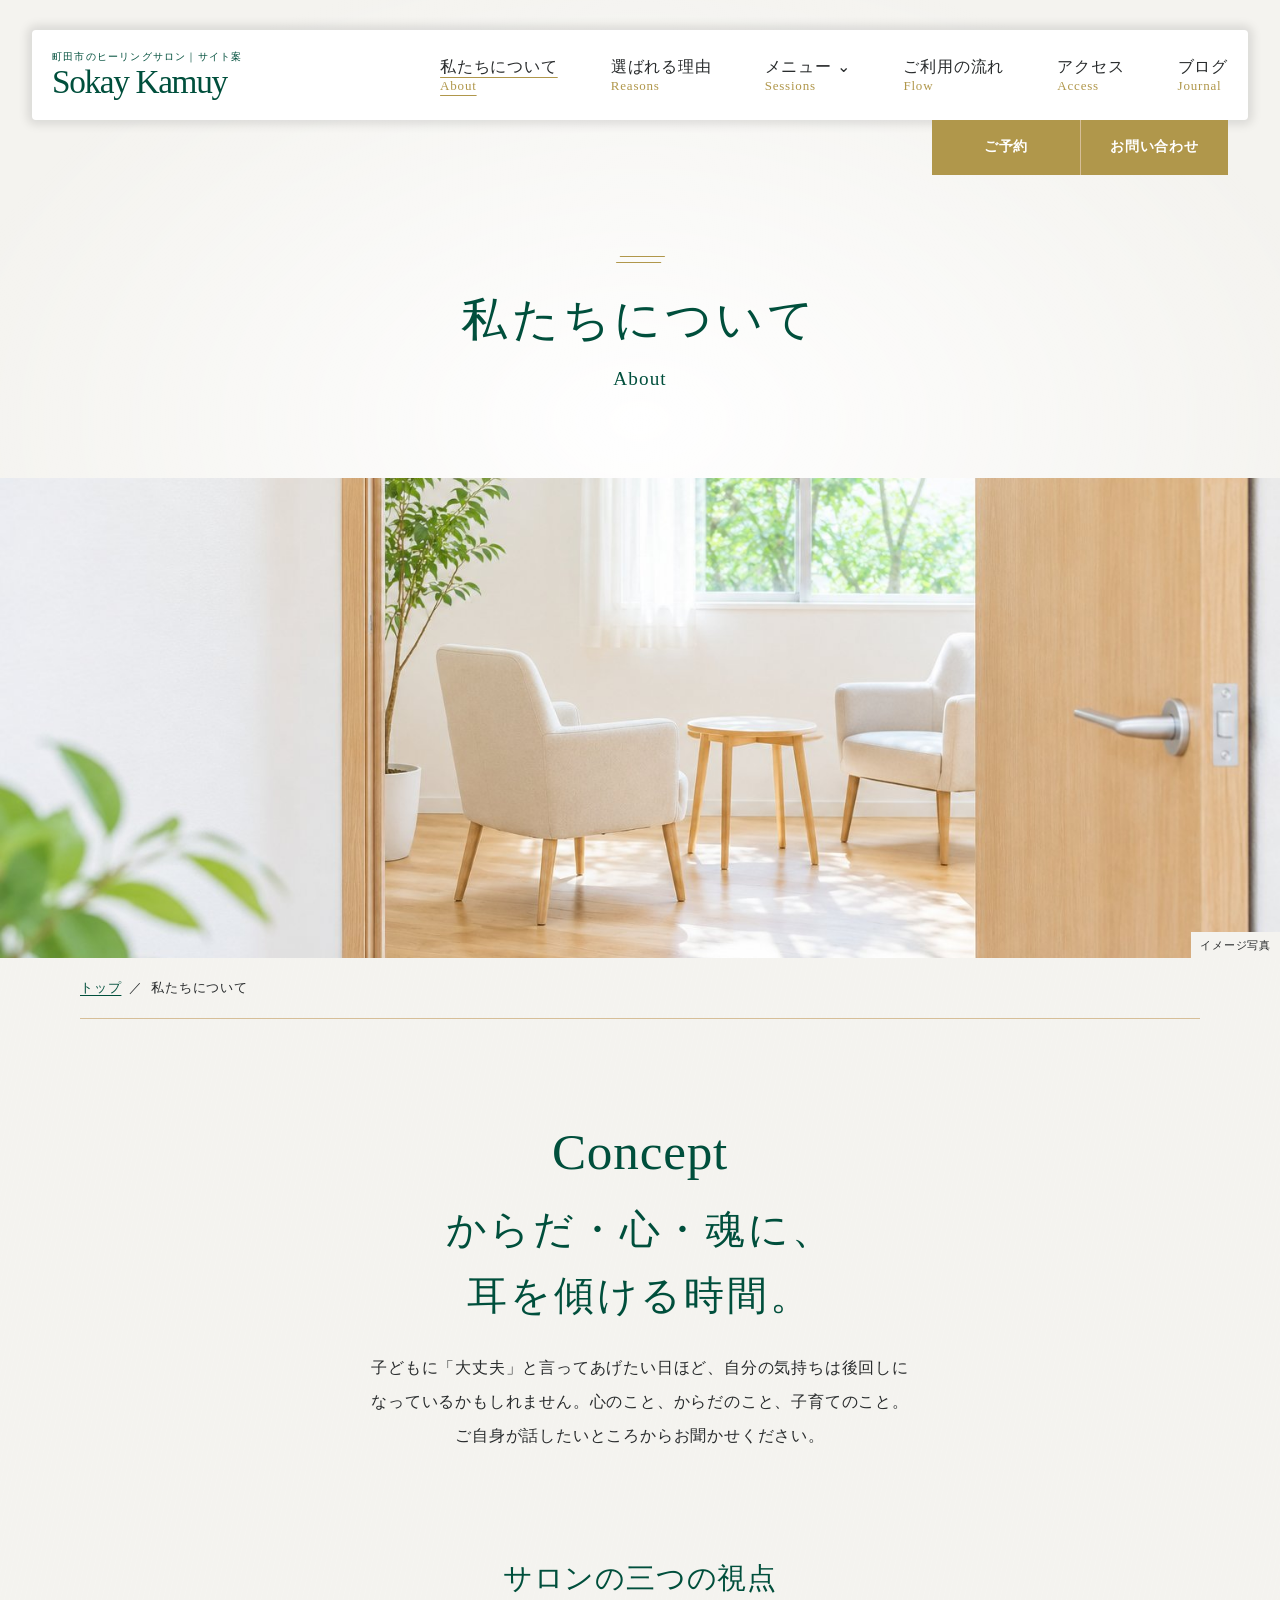
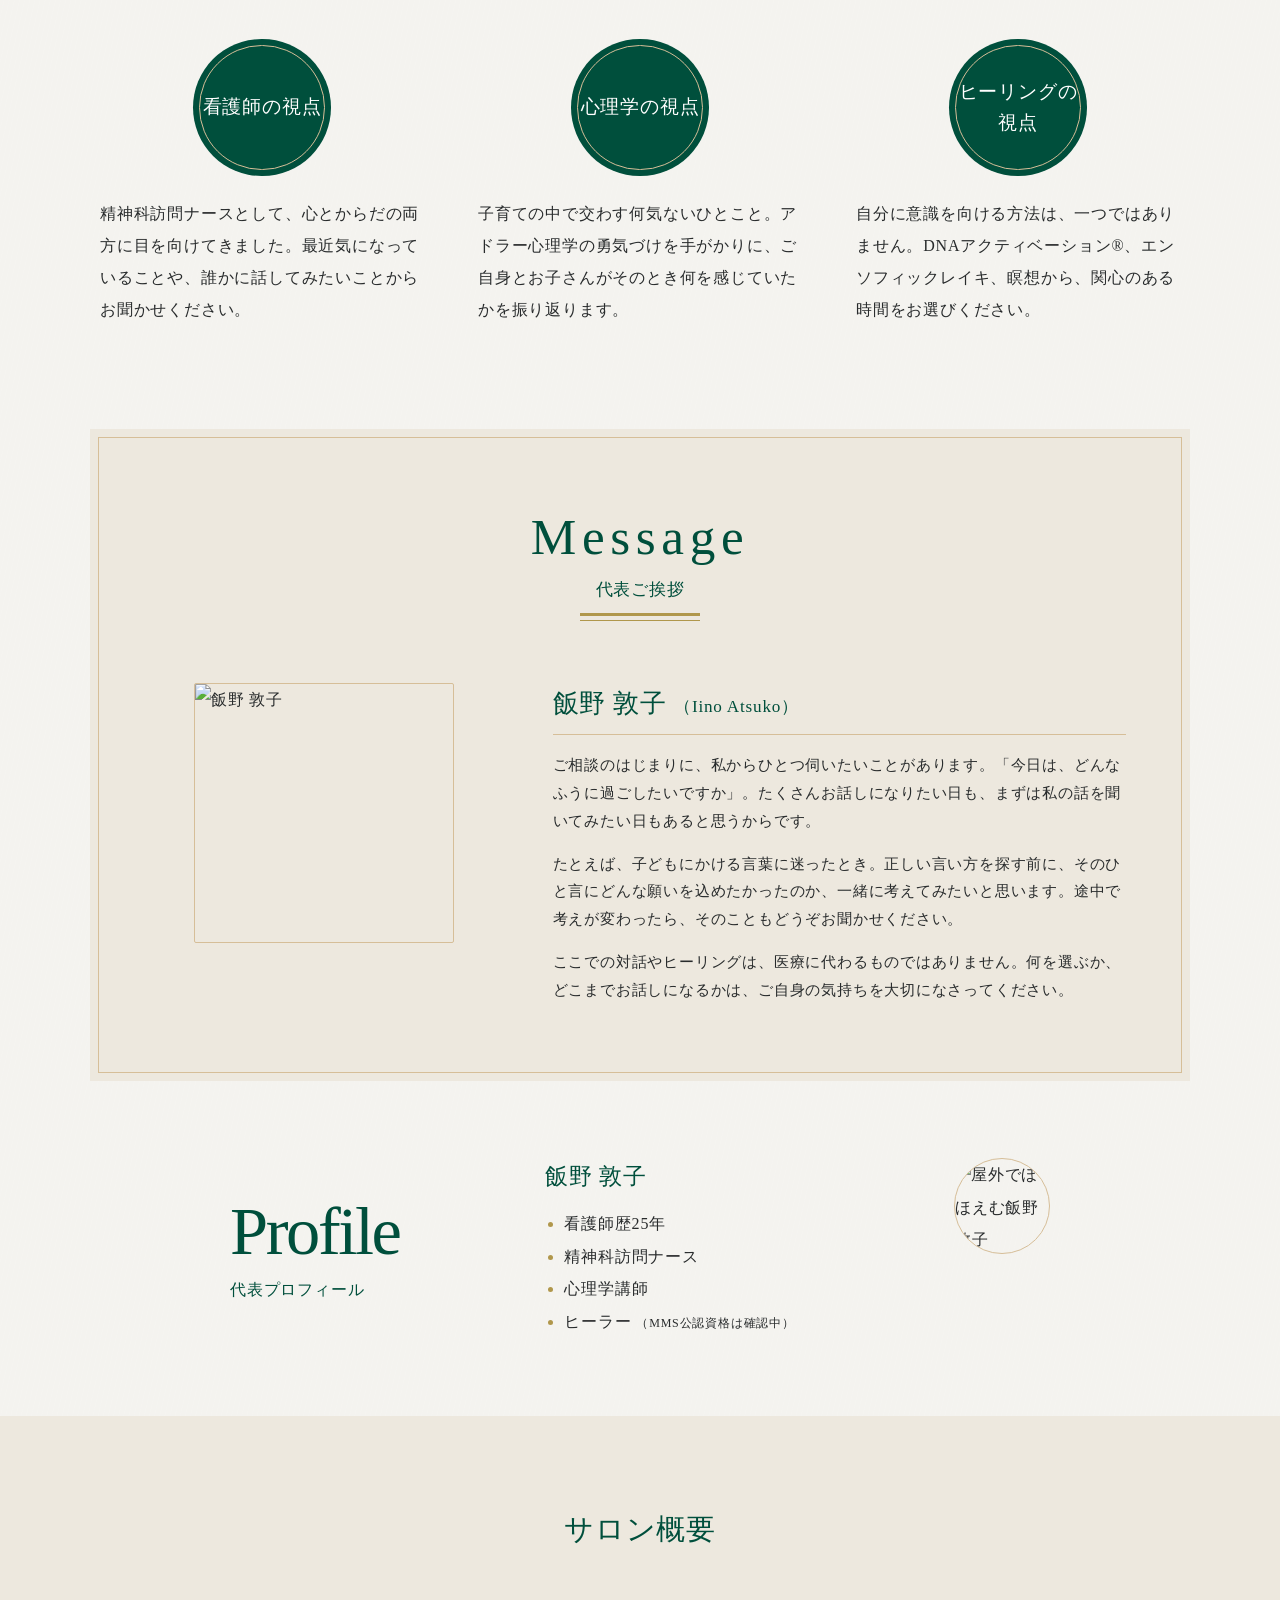
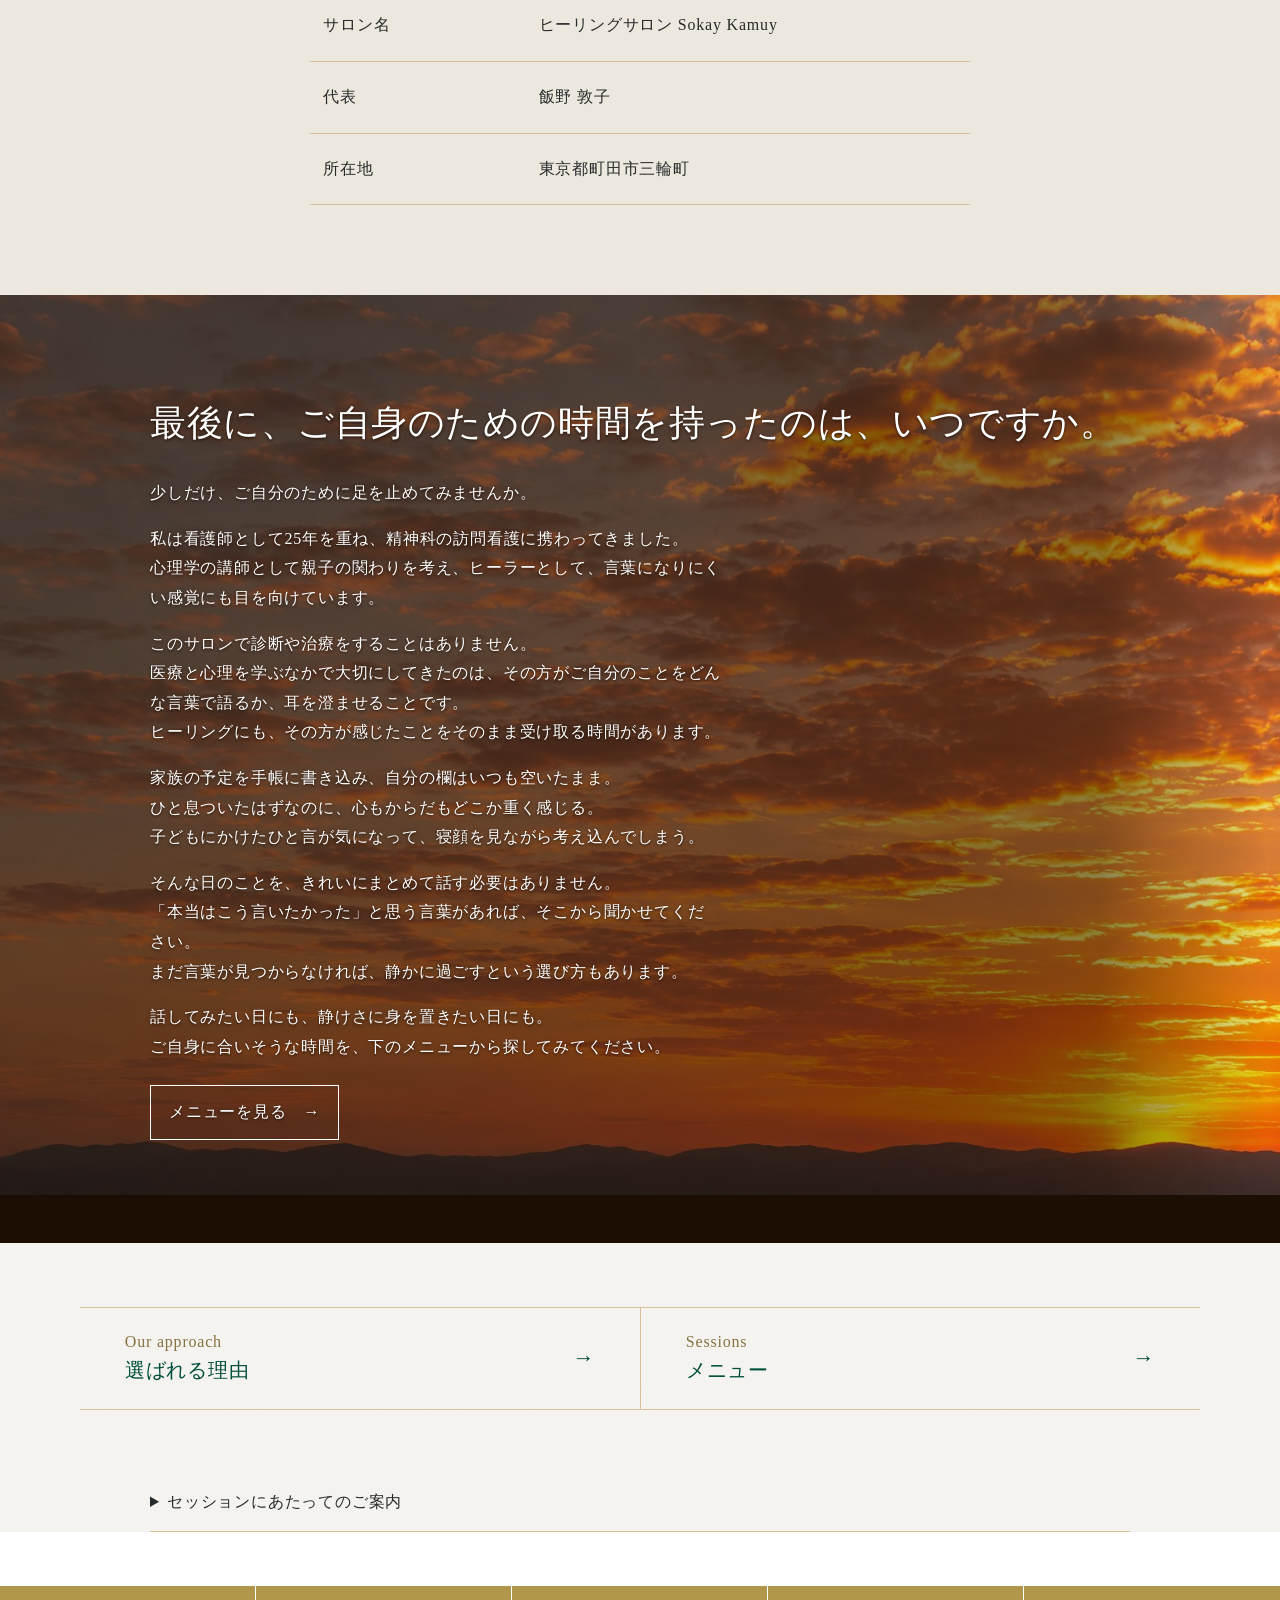
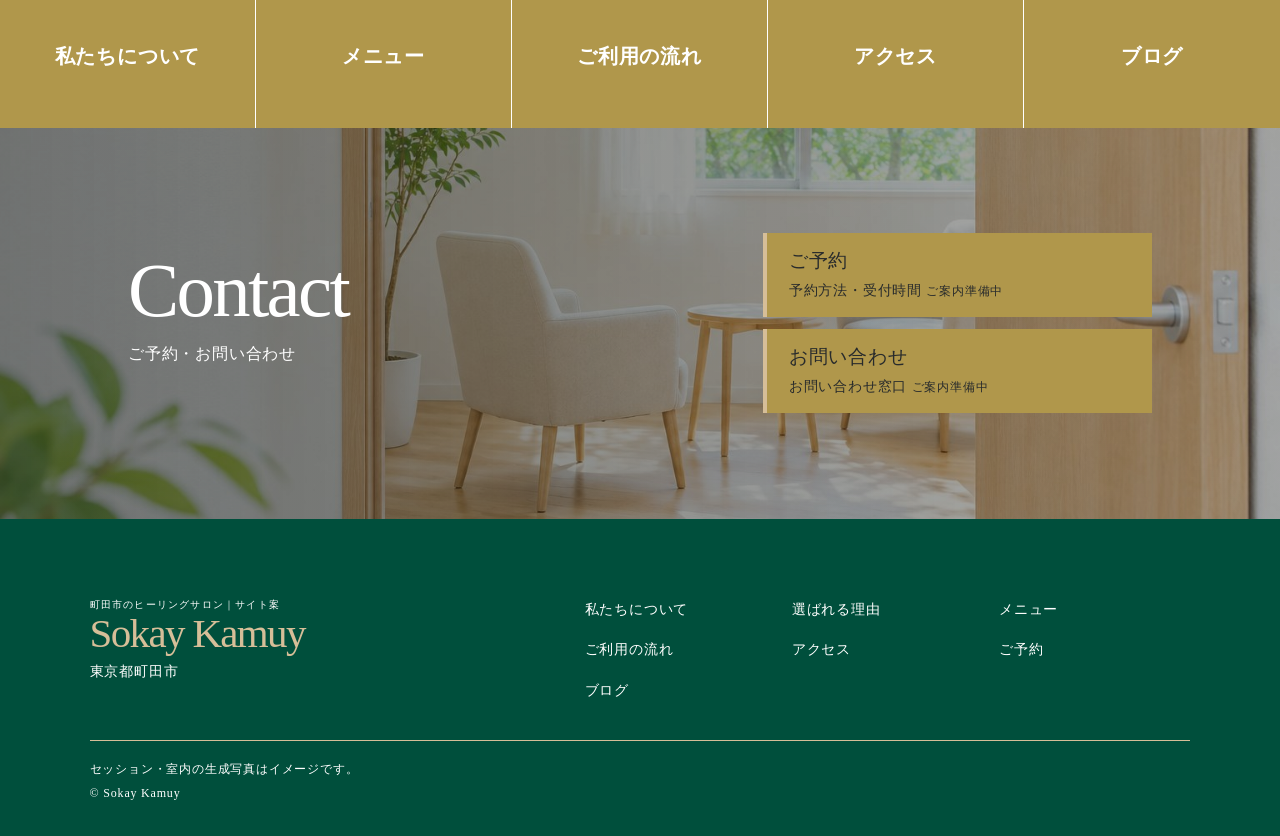
==== commit 9fe9628d: "Restore the full homepage and place interior titles above panoramic photos" ====
--- a/about.html
+++ b/about.html
@@ -7,8 +7,8 @@
 <body class="chapter-page chapter-about"><a class="skip" href="#main">本文へ</a>
 <header class="mast"><a class="brand" href="index.html"><small>町田市のヒーリングサロン｜サイト案</small>Sokay Kamuy</a><nav aria-label="主要メニュー" class="wide-nav"><a aria-current="page" href="about.html">私たちについて<small>About</small></a><a href="reasons.html">選ばれる理由<small>Reasons</small></a><div class="has-sub"><a href="sessions.html">メニュー <span aria-hidden="true">⌄</span><small>Sessions</small></a><div class="sub"><a href="dna.html">DNAアクティベーション®</a><a href="reiki.html">エンソフィックレイキヒーリング</a><a href="adler.html">アドラー心理学</a><a href="reiki.html#meditation">瞑想</a></div></div><a href="flow.html">ご利用の流れ<small>Flow</small></a><a href="access.html">アクセス<small>Access</small></a><a href="blog.html">ブログ<small>Journal</small></a></nav>
 <details class="mobile-nav"><summary>≡ MENU</summary><nav aria-label="スマホメニュー"><a aria-current="page" href="about.html">私たちについて</a><a href="reasons.html">選ばれる理由</a><a href="sessions.html">メニュー</a><a href="flow.html">ご利用の流れ</a><a href="access.html">アクセス</a><a href="blog.html">ブログ</a></nav></details>
-<div class="actions"><a href="index.html#reservation">ご予約</a><a href="index.html#inquiry">お問い合わせ</a></div></header>
-<div class="scroll"><main id="main"><nav aria-label="パンくずリスト" class="breadcrumbs"><a href="index.html">トップ</a><span aria-hidden="true">／</span><span aria-current="page">私たちについて</span></nav><header class="chapter-mast"><div class="chapter-title"><span lang="en">About</span><h1>私たちについて</h1><p>医療・心理・形而上学の融合で、<br/>本来の光へ。</p></div><figure class="chapter-photo"><img alt="窓から自然光が入る相談室のイメージ" src="img/contact-band.jpg"/><figcaption>イメージ写真</figcaption></figure></header><section class="concept-story"><span lang="en">Concept</span><h2>からだ・心・魂に、<br/>耳を傾ける時間。</h2><p>子どもに「大丈夫」と言ってあげたい日ほど、自分の気持ちは後回しになっているかもしれません。心のこと、からだのこと、子育てのこと。ご自身が話したいところからお聞かせください。</p></section><section aria-labelledby="greeting-title" class="greeting" id="greeting">
+<div class="actions"><a href="#reservation">ご予約</a><a href="#inquiry">お問い合わせ</a></div></header>
+<div class="scroll"><main id="main"><header class="inner-opening"><div class="inner-title"><h1>私たちについて</h1><p lang="en">About</p></div><figure class="inner-cover"><img alt="窓から自然光が入る相談室のイメージ" src="img/contact-band.jpg"/><figcaption>イメージ写真</figcaption></figure></header><nav aria-label="パンくずリスト" class="breadcrumbs"><a href="index.html">トップ</a><span aria-hidden="true">／</span><span aria-current="page">私たちについて</span></nav><section class="concept-story"><span lang="en">Concept</span><h2>からだ・心・魂に、<br/>耳を傾ける時間。</h2><p>子どもに「大丈夫」と言ってあげたい日ほど、自分の気持ちは後回しになっているかもしれません。心のこと、からだのこと、子育てのこと。ご自身が話したいところからお聞かせください。</p></section><section class="perspectives"><h2>サロンの三つの視点</h2><ul><li><h3>看護師の視点</h3><p>精神科訪問ナースとして、心とからだの両方に目を向けてきました。最近気になっていることや、誰かに話してみたいことからお聞かせください。</p></li><li><h3>心理学の視点</h3><p>子育ての中で交わす何気ないひとこと。アドラー心理学の勇気づけを手がかりに、ご自身とお子さんがそのとき何を感じていたかを振り返ります。</p></li><li><h3>ヒーリングの視点</h3><p>自分に意識を向ける方法は、一つではありません。DNAアクティベーション®、エンソフィックレイキ、瞑想から、関心のある時間をお選びください。</p></li></ul></section><section aria-labelledby="greeting-title" class="greeting" id="greeting">
 <header class="greeting-title"><span lang="en">Message</span><h2 id="greeting-title">代表ご挨拶</h2></header>
 <div class="greeting-card">
 <img alt="飯野 敦子" class="greeting-photo" height="600" loading="lazy" src="img/ig-greeting.jpg" width="600"/>
@@ -23,7 +23,7 @@
 <div class="profile-details"><img alt="屋外でほほえむ飯野敦子" class="profile-small" height="96" loading="lazy" src="img/profile.jpg" width="96"/><h3>飯野 敦子</h3>
 <ul><li>看護師歴25年</li><li>精神科訪問ナース</li><li>心理学講師</li><li>ヒーラー <small>（MMS公認資格は確認中）</small></li></ul>
 </div>
-</section><section aria-labelledby="letter-title" class="letter" id="message">
+</section><section class="salon-overview"><h2>サロン概要</h2><dl><div><dt>サロン名</dt><dd>ヒーリングサロン Sokay Kamuy</dd></div><div><dt>代表</dt><dd>飯野 敦子</dd></div><div><dt>所在地</dt><dd>東京都町田市三輪町</dd></div></dl></section><section aria-labelledby="letter-title" class="letter" id="message">
 <div aria-hidden="true" class="letter-sky"></div>
 <div class="letter-inner"><h2 id="letter-title">最後に、ご自身のための時間を持ったのは、いつですか。</h2>
 <p>少しだけ、ご自分のために足を止めてみませんか。</p>
@@ -44,8 +44,8 @@
 </section><nav aria-label="関連ページ" class="page-next"><a href="reasons.html"><small lang="en">Our approach</small><span>選ばれる理由</span><i aria-hidden="true">→</i></a><a href="sessions.html"><small lang="en">Sessions</small><span>メニュー</span><i aria-hidden="true">→</i></a></nav><div class="wrap chapter-notes"><details class="notes"><summary>セッションにあたってのご案内</summary><p>本セッションは、治療や症状の改善を目的とした医療行為ではありません。セッションの効果には個人差があり、特定の効果や結果を保証するものではありません。</p><details><summary>DNAアクティベーション®の参加条件</summary><p>対面のみで、遠隔・オンラインではお受けいただけません。施術はMMS認定の公認ヒーラーに限られます。16歳未満の方はお受けいただけません。16歳以上の未成年の方には保護者の同意書が必要です。</p>
 <p>DNAアクティベーション®はモダンミステリースクールの登録商標です。</p>
 </details></details></div></main>
-<footer><div><a class="brand" href="index.html"><small>町田市のヒーリングサロン｜サイト案</small>Sokay Kamuy</a><p>東京都町田市</p></div><nav aria-label="フッター"><a aria-current="page" href="about.html">私たちについて</a><a href="reasons.html">選ばれる理由</a><a href="sessions.html">メニュー</a><a href="flow.html">ご利用の流れ</a><a href="access.html">アクセス</a><a href="index.html#reservation">ご予約</a><a href="blog.html">ブログ</a></nav><small>セッション・室内の生成写真はイメージです。<br/>© Sokay Kamuy</small></footer></div>
-<nav aria-label="お問い合わせ窓口" class="dock"><a href="index.html#reservation">ご予約</a><a href="index.html#inquiry">お問い合わせ</a></nav>
+<footer class="site-footer"><nav aria-label="サロンのご案内" class="foot-directory"><a href="about.html">私たちについて</a><a href="sessions.html">メニュー</a><a href="flow.html">ご利用の流れ</a><a href="access.html">アクセス</a><a href="blog.html">ブログ</a></nav><section class="contact"><div class="wrap"><div><div class="heading"><span lang="en">Contact</span><h2>ご予約・お問い合わせ</h2></div></div><div class="contact-options"><div><h3 id="reservation">ご予約</h3><p>予約方法・受付時間 <small>ご案内準備中</small></p></div><div><h3 id="inquiry">お問い合わせ</h3><p>お問い合わせ窓口 <small>ご案内準備中</small></p></div></div></div></section><div class="foot-base"><div><a class="brand" href="index.html"><small>町田市のヒーリングサロン｜サイト案</small>Sokay Kamuy</a><p>東京都町田市</p></div><nav aria-label="フッター"><a aria-current="page" href="about.html">私たちについて</a><a href="reasons.html">選ばれる理由</a><a href="sessions.html">メニュー</a><a href="flow.html">ご利用の流れ</a><a href="access.html">アクセス</a><a href="#reservation">ご予約</a><a href="blog.html">ブログ</a></nav><small>セッション・室内の生成写真はイメージです。<br/>© Sokay Kamuy</small></div></footer></div>
+<nav aria-label="お問い合わせ窓口" class="dock"><a href="#reservation">ご予約</a><a href="#inquiry">お問い合わせ</a></nav>
 <script>const menu=document.querySelector('.mobile-nav');menu.addEventListener('click',e=>{if(e.target.closest('a'))menu.open=false});document.addEventListener('keydown',e=>{if(e.key==='Escape'&&menu.open){menu.open=false;menu.querySelector('summary').focus()}});document.addEventListener('pointerdown',e=>{if(menu.open&&!menu.contains(e.target))menu.open=false});
 if ("IntersectionObserver" in window && !matchMedia("(prefers-reduced-motion: reduce)").matches) {
   const observer = new IntersectionObserver(entries => {
--- a/css/style.css
+++ b/css/style.css
@@ -483,3 +483,67 @@
 .chapter-title .menu-term {display:inline-block;white-space:nowrap}
 .detail .chapter-title h1:has(.menu-term) {font-size:clamp(24px,2.6vw,39px);letter-spacing:.035em}
 @media(min-width:701px) and (max-width:1000px){.detail .chapter-title{padding-inline:6%}}
+
+/* 下層ページの扉と、その直下の風景。 */
+.inner-title {
+  padding:clamp(235px,20vw,310px) 5% clamp(65px,6.6vw,100px);
+  text-align:center;
+  color:var(--green);
+  background:radial-gradient(ellipse at 50% 88%,var(--white),transparent 78%),var(--paper);
+}
+.inner-title::before {
+  content:"";display:block;width:45px;height:5px;margin:0 auto 24px;
+  border-block:1px solid var(--gold);transform:skewX(-32deg);
+}
+.inner-title h1 {font:500 clamp(34px,3.6vw,58px)/1.45 var(--jp);letter-spacing:.09em}
+.inner-title .menu-term {display:inline-block}
+.inner-title p {margin:11px 0 0;font:400 clamp(16px,1.5vw,23px)/1.5 var(--en);letter-spacing:.06em}
+.inner-cover {position:relative;margin:0}
+.inner-cover img {width:100%;height:clamp(320px,37.5vw,640px);object-fit:cover;object-position:50% 45%}
+.inner-cover img[src$="psychology.jpg"],.inner-cover img[src$="dna-dialogue.jpg"] {object-position:50% 18%}
+.inner-cover figcaption {position:absolute;bottom:0;right:0;padding:2px 9px;background:var(--paper);font-size:11px;color:var(--ink)}
+.inner-opening + .breadcrumbs {padding-block:19px;border-bottom:1px solid var(--line)}
+.inner-intro {text-align:center;margin:clamp(40px,5vw,80px) auto;width:min(88%,800px);font-size:clamp(18px,1.8vw,26px);color:var(--green);line-height:1.9}
+.inner-intro br {display:none}
+.perspectives {width:min(88%,1080px);margin:0 auto clamp(62px,8vw,110px)}
+.perspectives h2,.salon-overview h2 {font-size:clamp(23px,2.3vw,36px);text-align:center;color:var(--green);margin-bottom:36px}
+.perspectives ul {display:grid;grid-template-columns:repeat(3,minmax(0,1fr));gap:5%;padding:0;list-style:none}
+.perspectives h3 {width:7.4em;aspect-ratio:1;margin:0 auto 22px;display:grid;place-items:center;text-align:center;border-radius:50%;background:var(--green);outline:1px solid var(--line);outline-offset:-7px;color:white;font-size:clamp(16px,1.45vw,23px);font-weight:400}
+.perspectives p {line-height:2}
+.chapter-about .greeting {width:min(92%,1100px);margin:auto;padding:clamp(36px,6vw,84px) 5%;background:var(--table-head);outline:1px solid var(--line);outline-offset:-9px}
+.chapter-about .greeting-card {width:100%;background:transparent;border:0;padding:0;align-items:start}
+.chapter-about .greeting-title span,.chapter-about .concept-story>span {font:400 clamp(38px,4vw,62px)/1.2 var(--en);color:var(--green)}
+.chapter-about .greeting-title h2 {font-size:17px;margin:9px auto}
+.salon-overview {padding:clamp(46px,7vw,100px) 6%;background:var(--table-head)}
+.salon-overview dl {max-width:660px;margin:auto}
+.salon-overview dl>div {padding:19px 2%;display:grid;grid-template-columns:34% 1fr;border-bottom:1px solid var(--line)}
+/* 黄土色の案内、写真のコンタクト、サイト情報。 */
+footer.site-footer {display:block;padding:0;background:#004F3C}
+.foot-directory {display:grid;grid-template-columns:repeat(5,minmax(0,1fr));gap:0;background:var(--gold)}
+.foot-directory a {display:grid;place-items:center;padding:clamp(29px,3.9vw,60px) 8px;text-align:center;border-right:1px solid var(--white);font-size:clamp(18px,1.6vw,24px);font-weight:600}
+.foot-directory a:last-child {border:0}
+.foot-directory a:is(:hover,:focus-visible) {background:var(--ochre)}
+.site-footer .contact {background-image:linear-gradient(90deg,rgb(24 27 22 / .59),rgb(24 27 22 / .35)),url('../img/contact-band.jpg')}
+.site-footer .contact .heading span {font-size:clamp(52px,6vw,88px)}
+.site-footer .contact-options>div {background:var(--gold);color:var(--ink);border-left:4px solid var(--line)}
+.site-footer .contact-options p {color:var(--ink)}
+.foot-base {display:grid;grid-template-columns:1fr 1.45fr;gap:34px 7%;align-items:start;padding:clamp(45px,6vw,92px) 7% 30px}
+.foot-base .brand {font-size:clamp(33px,3.2vw,50px);color:var(--line)}
+.foot-base nav {display:grid;grid-template-columns:repeat(3,minmax(0,1fr));gap:12px 16px}
+.foot-base>small {grid-column:1/-1;display:block;border-top:1px solid var(--line);padding-top:16px}
+@media(max-width:700px) {
+  .inner-title {padding:58px 5% 48px}
+  .inner-title::before {margin-bottom:16px;width:32px}
+  .inner-title h1 {font-size:clamp(24px,6.7vw,33px);letter-spacing:.04em}
+  .inner-cover img {height:clamp(205px,59vw,350px)}
+  .inner-opening + .breadcrumbs {padding-block:13px}
+  .perspectives ul {grid-template-columns:1fr;gap:25px}
+  .perspectives li {display:grid;grid-template-columns:96px 1fr;align-items:center;gap:16px}
+  .perspectives h3 {width:96px;margin:0;font-size:13px}
+  .perspectives p {font-size:14px}
+  .foot-directory {grid-template-columns:repeat(6,minmax(0,1fr))}
+  .foot-directory a {grid-column:span 2;padding:20px 3px;font-size:15px;border-bottom:1px solid white}
+  .foot-directory a:nth-child(n+4) {grid-column:span 3}
+  .foot-base {grid-template-columns:1fr;gap:24px}
+  .foot-base nav {grid-template-columns:1fr 1fr}
+}
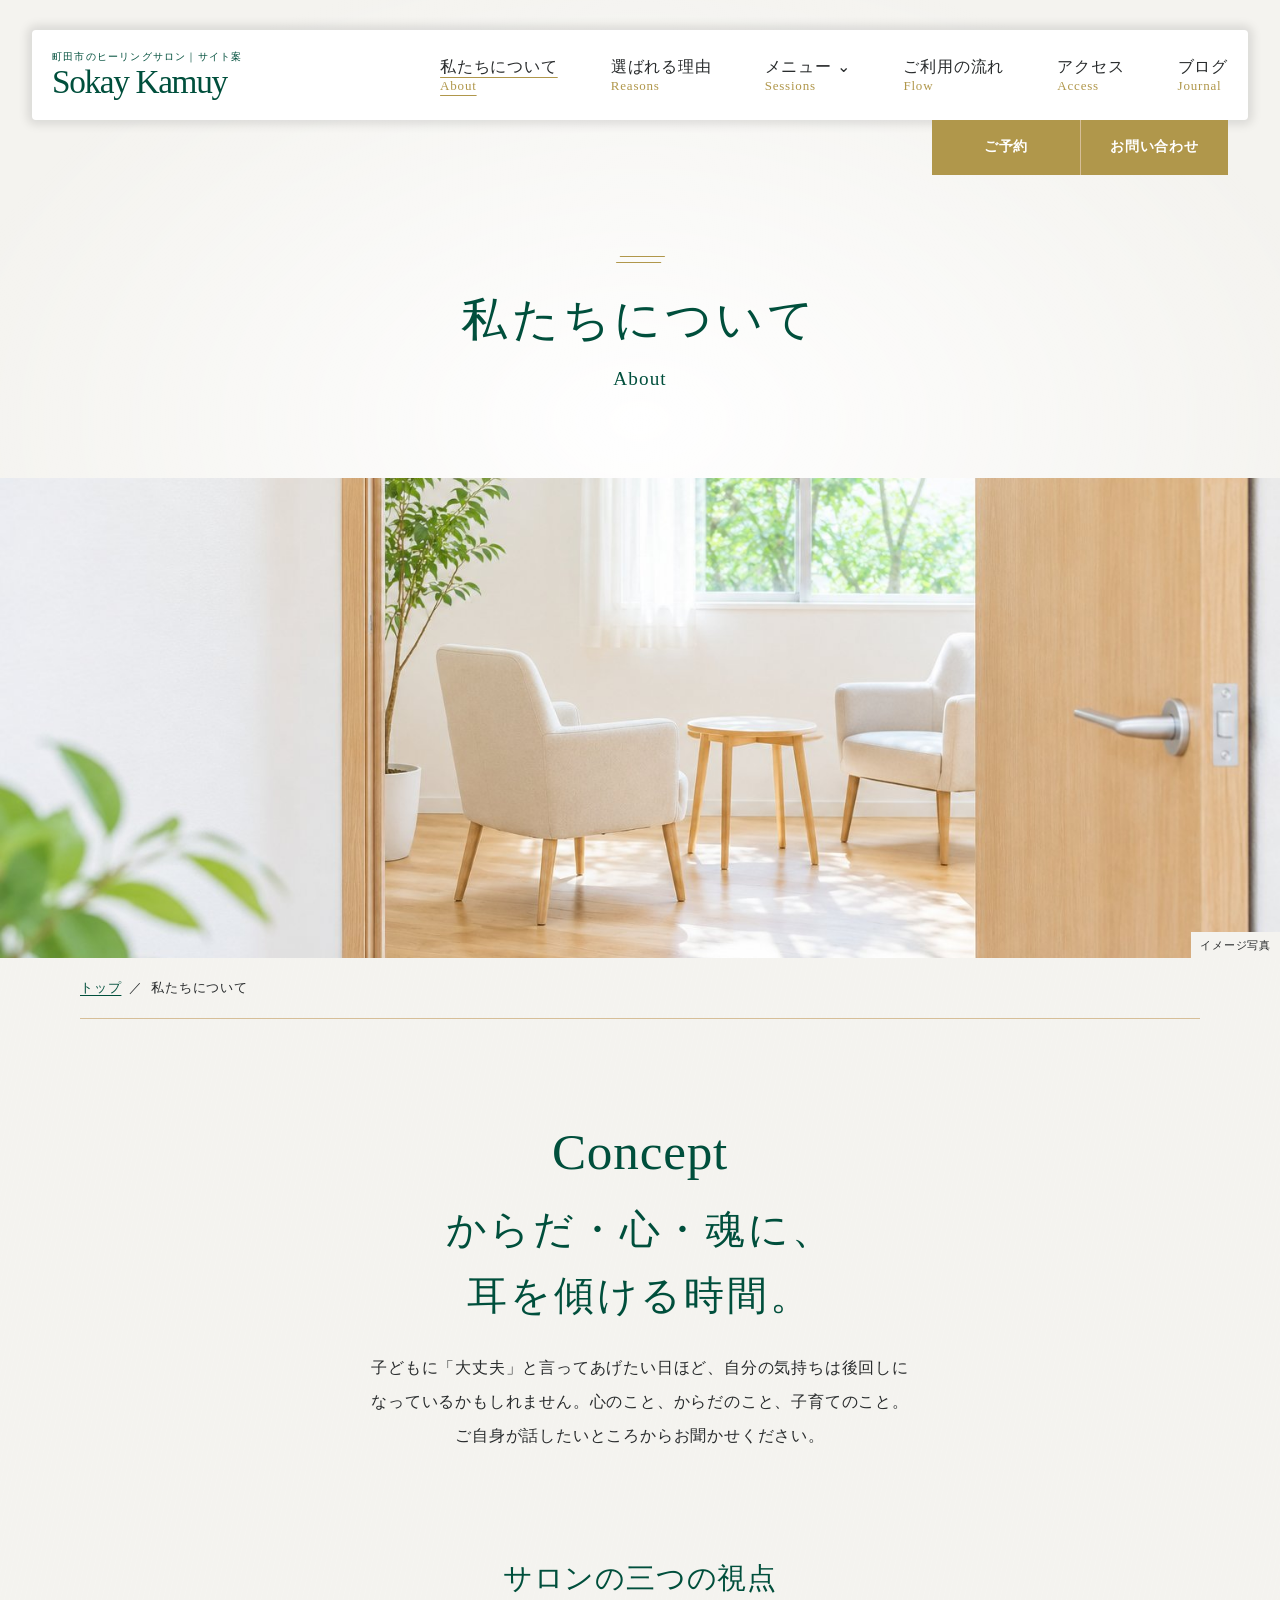
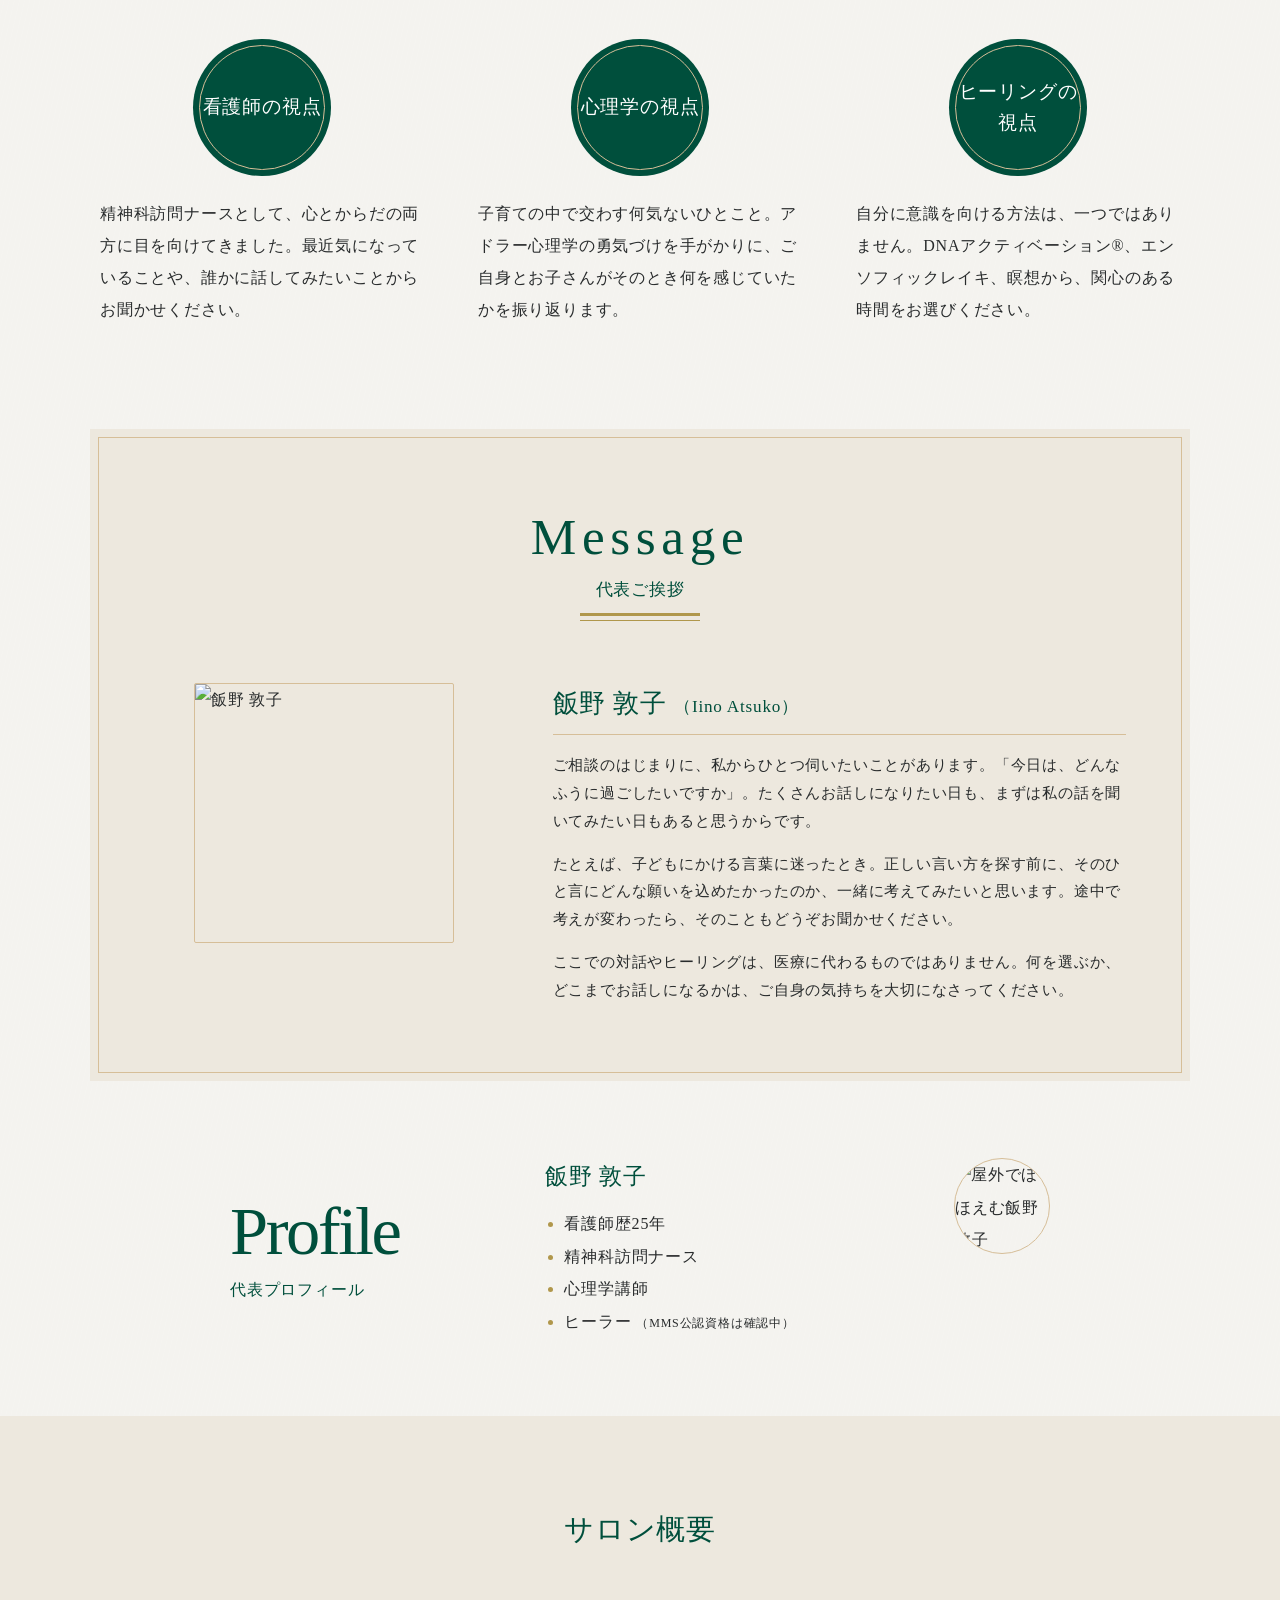
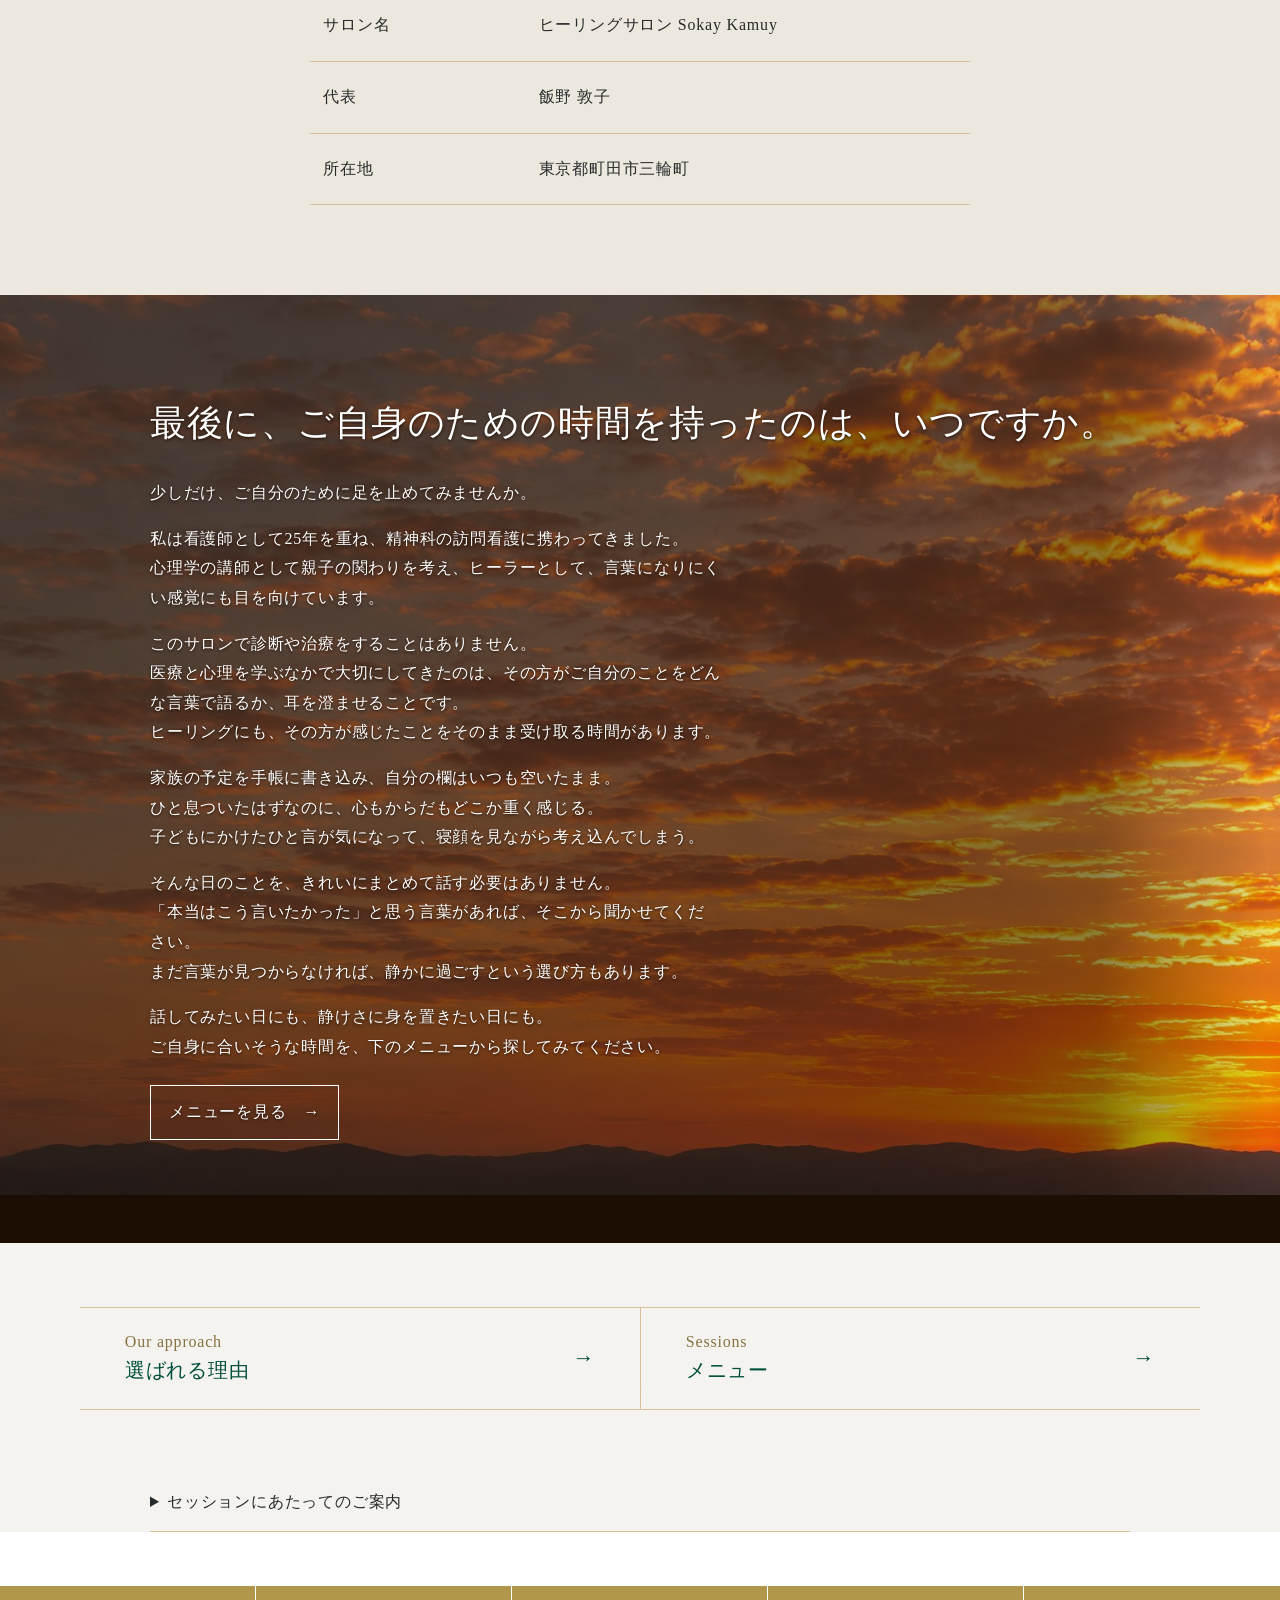
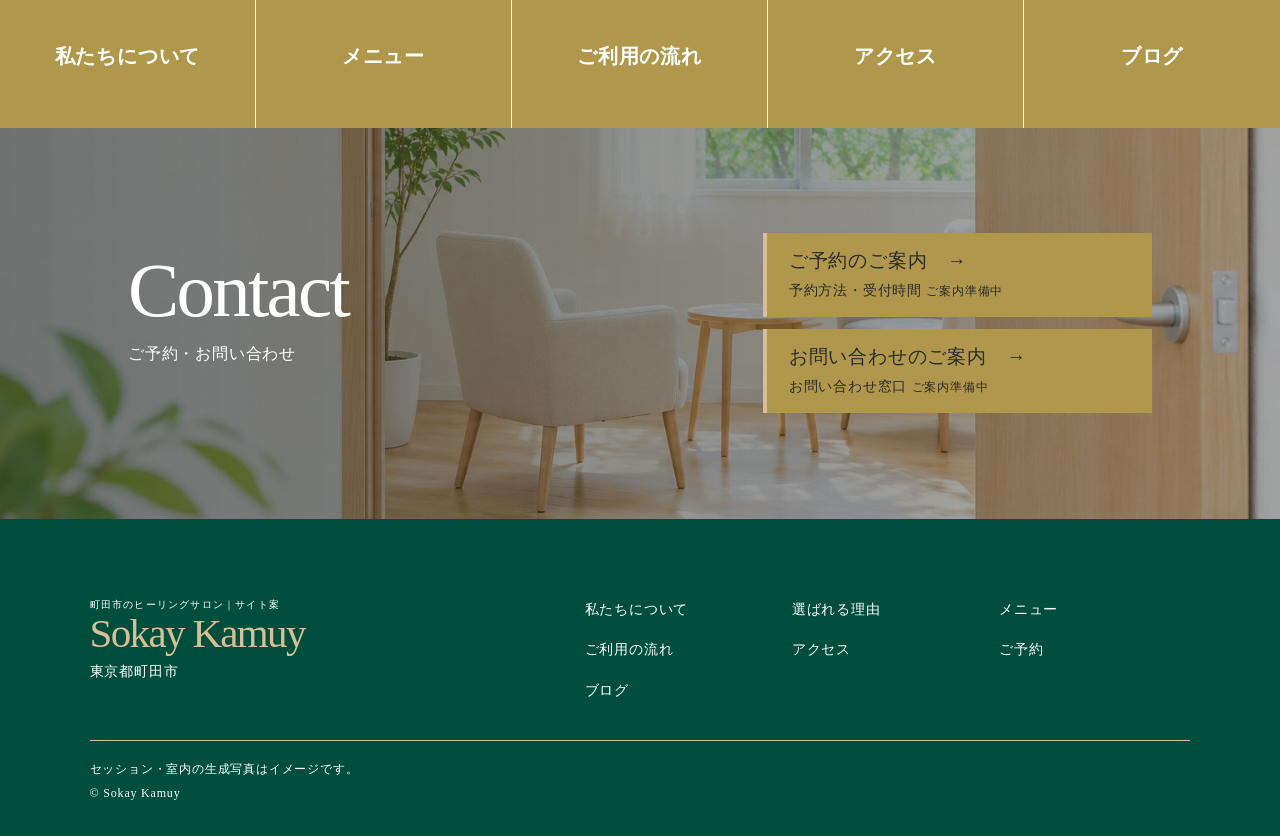
==== commit ba88a40e: "Add dedicated reservation and inquiry guidance for the salon" ====
--- a/about.html
+++ b/about.html
@@ -7,7 +7,7 @@
 <body class="chapter-page chapter-about"><a class="skip" href="#main">本文へ</a>
 <header class="mast"><a class="brand" href="index.html"><small>町田市のヒーリングサロン｜サイト案</small>Sokay Kamuy</a><nav aria-label="主要メニュー" class="wide-nav"><a aria-current="page" href="about.html">私たちについて<small>About</small></a><a href="reasons.html">選ばれる理由<small>Reasons</small></a><div class="has-sub"><a href="sessions.html">メニュー <span aria-hidden="true">⌄</span><small>Sessions</small></a><div class="sub"><a href="dna.html">DNAアクティベーション®</a><a href="reiki.html">エンソフィックレイキヒーリング</a><a href="adler.html">アドラー心理学</a><a href="reiki.html#meditation">瞑想</a></div></div><a href="flow.html">ご利用の流れ<small>Flow</small></a><a href="access.html">アクセス<small>Access</small></a><a href="blog.html">ブログ<small>Journal</small></a></nav>
 <details class="mobile-nav"><summary>≡ MENU</summary><nav aria-label="スマホメニュー"><a aria-current="page" href="about.html">私たちについて</a><a href="reasons.html">選ばれる理由</a><a href="sessions.html">メニュー</a><a href="flow.html">ご利用の流れ</a><a href="access.html">アクセス</a><a href="blog.html">ブログ</a></nav></details>
-<div class="actions"><a href="#reservation">ご予約</a><a href="#inquiry">お問い合わせ</a></div></header>
+<div class="actions"><a href="contact.html#booking">ご予約</a><a href="contact.html">お問い合わせ</a></div></header>
 <div class="scroll"><main id="main"><header class="inner-opening"><div class="inner-title"><h1>私たちについて</h1><p lang="en">About</p></div><figure class="inner-cover"><img alt="窓から自然光が入る相談室のイメージ" src="img/contact-band.jpg"/><figcaption>イメージ写真</figcaption></figure></header><nav aria-label="パンくずリスト" class="breadcrumbs"><a href="index.html">トップ</a><span aria-hidden="true">／</span><span aria-current="page">私たちについて</span></nav><section class="concept-story"><span lang="en">Concept</span><h2>からだ・心・魂に、<br/>耳を傾ける時間。</h2><p>子どもに「大丈夫」と言ってあげたい日ほど、自分の気持ちは後回しになっているかもしれません。心のこと、からだのこと、子育てのこと。ご自身が話したいところからお聞かせください。</p></section><section class="perspectives"><h2>サロンの三つの視点</h2><ul><li><h3>看護師の視点</h3><p>精神科訪問ナースとして、心とからだの両方に目を向けてきました。最近気になっていることや、誰かに話してみたいことからお聞かせください。</p></li><li><h3>心理学の視点</h3><p>子育ての中で交わす何気ないひとこと。アドラー心理学の勇気づけを手がかりに、ご自身とお子さんがそのとき何を感じていたかを振り返ります。</p></li><li><h3>ヒーリングの視点</h3><p>自分に意識を向ける方法は、一つではありません。DNAアクティベーション®、エンソフィックレイキ、瞑想から、関心のある時間をお選びください。</p></li></ul></section><section aria-labelledby="greeting-title" class="greeting" id="greeting">
 <header class="greeting-title"><span lang="en">Message</span><h2 id="greeting-title">代表ご挨拶</h2></header>
 <div class="greeting-card">
@@ -44,8 +44,8 @@
 </section><nav aria-label="関連ページ" class="page-next"><a href="reasons.html"><small lang="en">Our approach</small><span>選ばれる理由</span><i aria-hidden="true">→</i></a><a href="sessions.html"><small lang="en">Sessions</small><span>メニュー</span><i aria-hidden="true">→</i></a></nav><div class="wrap chapter-notes"><details class="notes"><summary>セッションにあたってのご案内</summary><p>本セッションは、治療や症状の改善を目的とした医療行為ではありません。セッションの効果には個人差があり、特定の効果や結果を保証するものではありません。</p><details><summary>DNAアクティベーション®の参加条件</summary><p>対面のみで、遠隔・オンラインではお受けいただけません。施術はMMS認定の公認ヒーラーに限られます。16歳未満の方はお受けいただけません。16歳以上の未成年の方には保護者の同意書が必要です。</p>
 <p>DNAアクティベーション®はモダンミステリースクールの登録商標です。</p>
 </details></details></div></main>
-<footer class="site-footer"><nav aria-label="サロンのご案内" class="foot-directory"><a href="about.html">私たちについて</a><a href="sessions.html">メニュー</a><a href="flow.html">ご利用の流れ</a><a href="access.html">アクセス</a><a href="blog.html">ブログ</a></nav><section class="contact"><div class="wrap"><div><div class="heading"><span lang="en">Contact</span><h2>ご予約・お問い合わせ</h2></div></div><div class="contact-options"><div><h3 id="reservation">ご予約</h3><p>予約方法・受付時間 <small>ご案内準備中</small></p></div><div><h3 id="inquiry">お問い合わせ</h3><p>お問い合わせ窓口 <small>ご案内準備中</small></p></div></div></div></section><div class="foot-base"><div><a class="brand" href="index.html"><small>町田市のヒーリングサロン｜サイト案</small>Sokay Kamuy</a><p>東京都町田市</p></div><nav aria-label="フッター"><a aria-current="page" href="about.html">私たちについて</a><a href="reasons.html">選ばれる理由</a><a href="sessions.html">メニュー</a><a href="flow.html">ご利用の流れ</a><a href="access.html">アクセス</a><a href="#reservation">ご予約</a><a href="blog.html">ブログ</a></nav><small>セッション・室内の生成写真はイメージです。<br/>© Sokay Kamuy</small></div></footer></div>
-<nav aria-label="お問い合わせ窓口" class="dock"><a href="#reservation">ご予約</a><a href="#inquiry">お問い合わせ</a></nav>
+<footer class="site-footer"><nav aria-label="サロンのご案内" class="foot-directory"><a href="about.html">私たちについて</a><a href="sessions.html">メニュー</a><a href="flow.html">ご利用の流れ</a><a href="access.html">アクセス</a><a href="blog.html">ブログ</a></nav><section class="contact"><div class="wrap"><div><div class="heading"><span lang="en">Contact</span><h2>ご予約・お問い合わせ</h2></div></div><div class="contact-options"><div><h3 id="reservation"><a href="contact.html#booking">ご予約のご案内　→</a></h3><p>予約方法・受付時間 <small>ご案内準備中</small></p></div><div><h3 id="inquiry"><a href="contact.html">お問い合わせのご案内　→</a></h3><p>お問い合わせ窓口 <small>ご案内準備中</small></p></div></div></div></section><div class="foot-base"><div><a class="brand" href="index.html"><small>町田市のヒーリングサロン｜サイト案</small>Sokay Kamuy</a><p>東京都町田市</p></div><nav aria-label="フッター"><a aria-current="page" href="about.html">私たちについて</a><a href="reasons.html">選ばれる理由</a><a href="sessions.html">メニュー</a><a href="flow.html">ご利用の流れ</a><a href="access.html">アクセス</a><a href="contact.html#booking">ご予約</a><a href="blog.html">ブログ</a></nav><small>セッション・室内の生成写真はイメージです。<br/>© Sokay Kamuy</small></div></footer></div>
+<nav aria-label="お問い合わせ窓口" class="dock"><a href="contact.html#booking">ご予約</a><a href="contact.html">お問い合わせ</a></nav>
 <script>const menu=document.querySelector('.mobile-nav');menu.addEventListener('click',e=>{if(e.target.closest('a'))menu.open=false});document.addEventListener('keydown',e=>{if(e.key==='Escape'&&menu.open){menu.open=false;menu.querySelector('summary').focus()}});document.addEventListener('pointerdown',e=>{if(menu.open&&!menu.contains(e.target))menu.open=false});
 if ("IntersectionObserver" in window && !matchMedia("(prefers-reduced-motion: reduce)").matches) {
   const observer = new IntersectionObserver(entries => {
